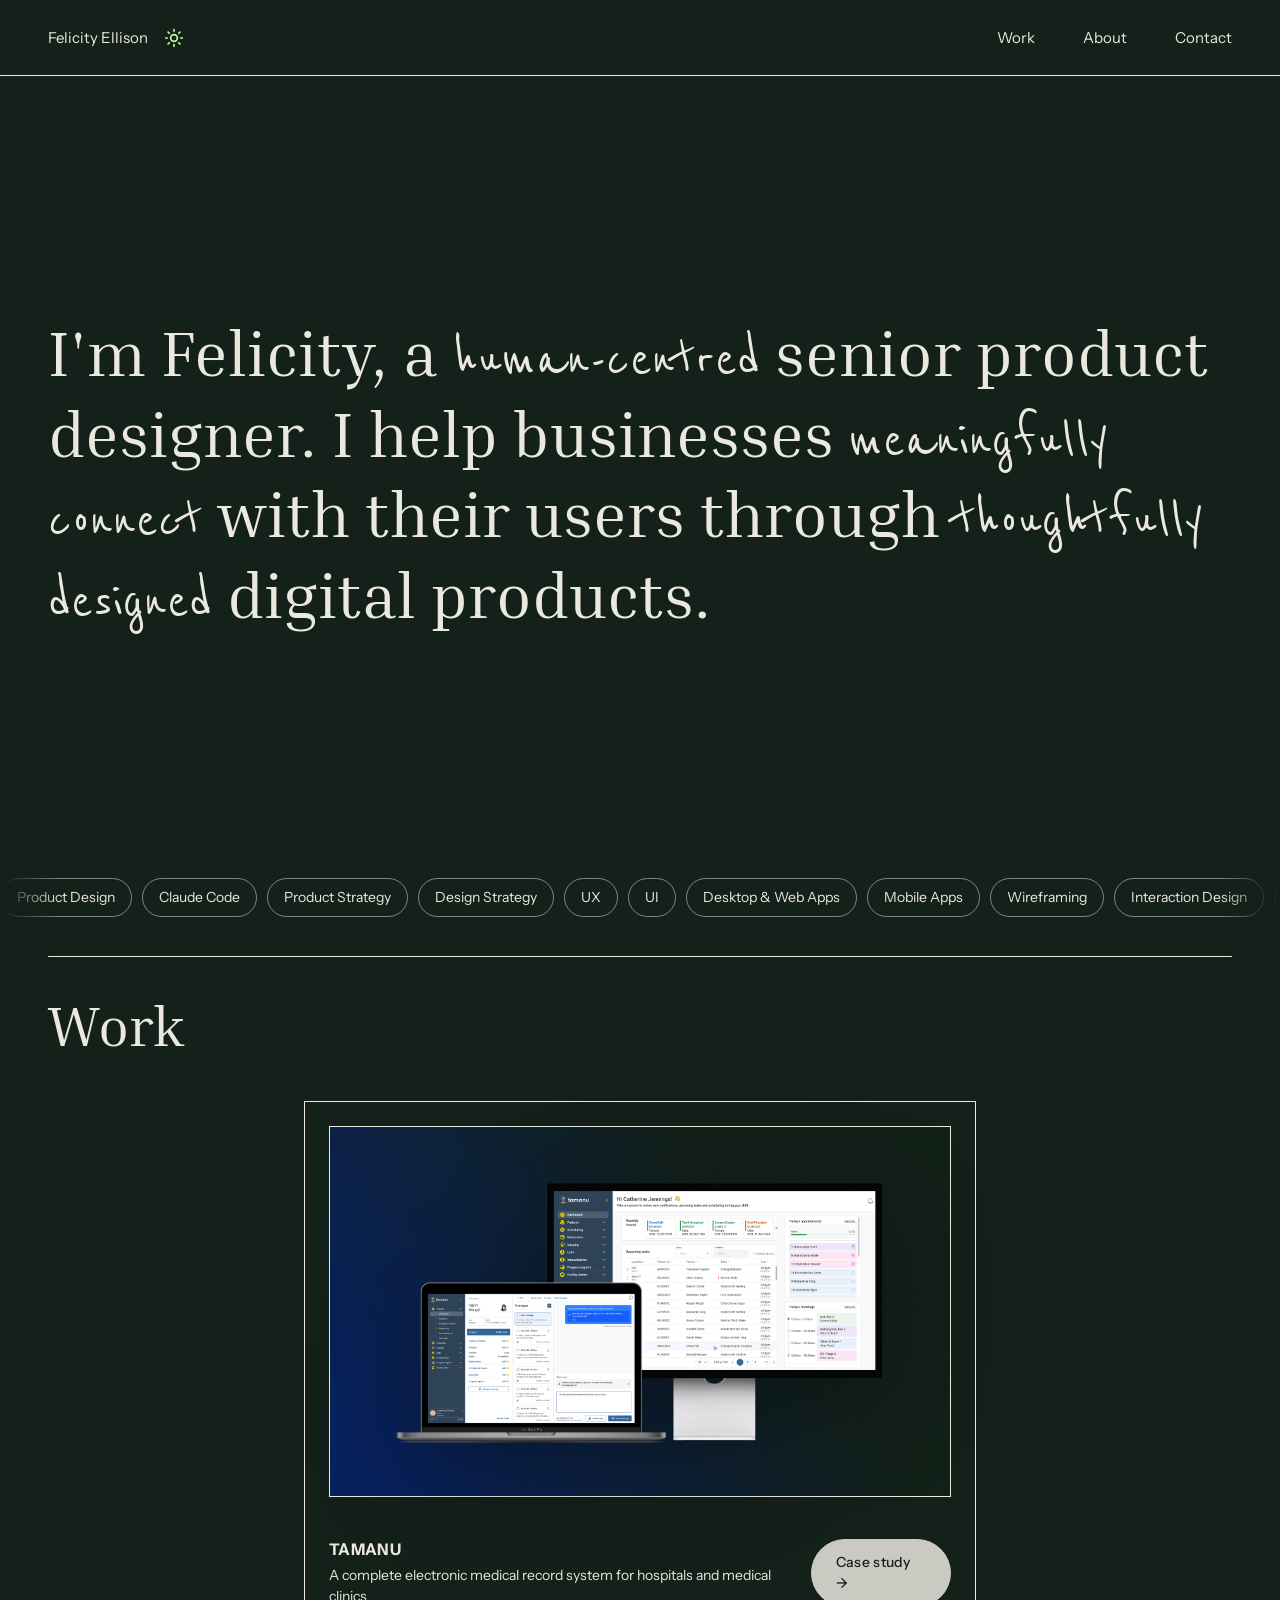
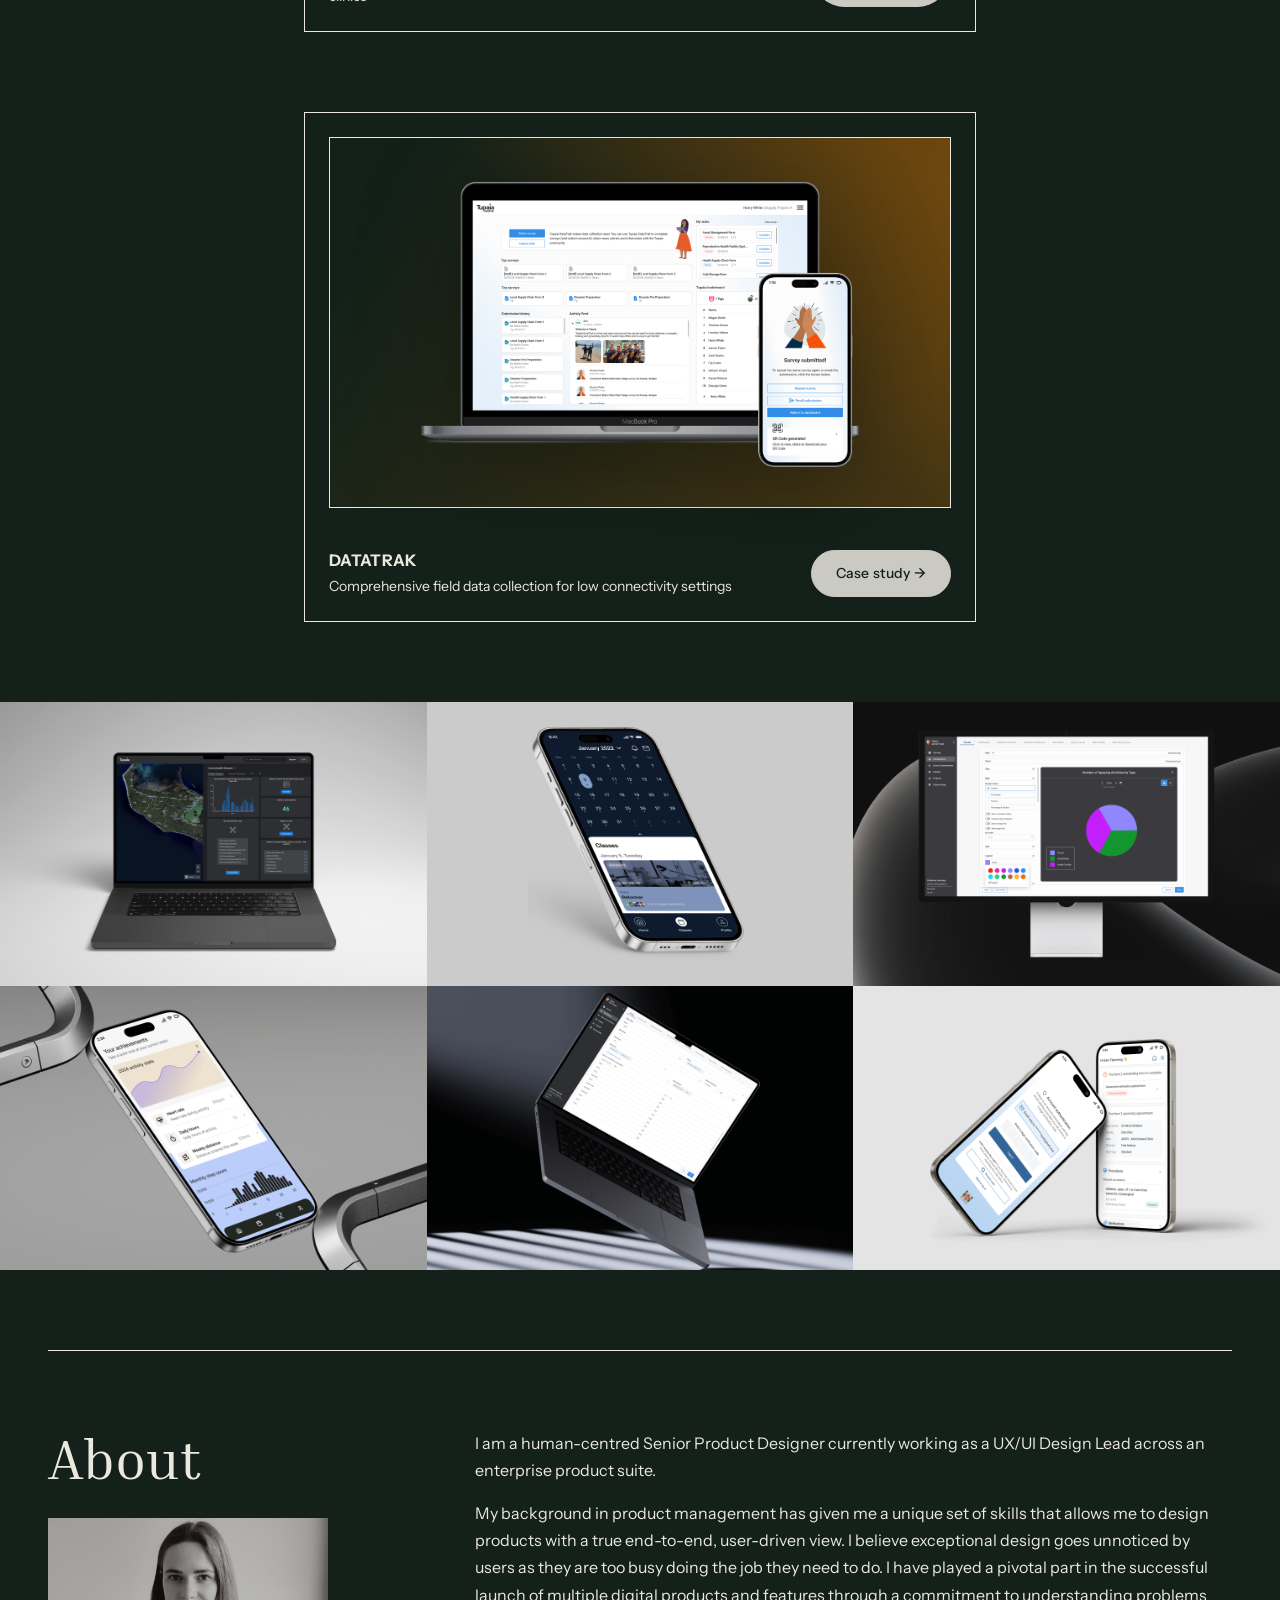
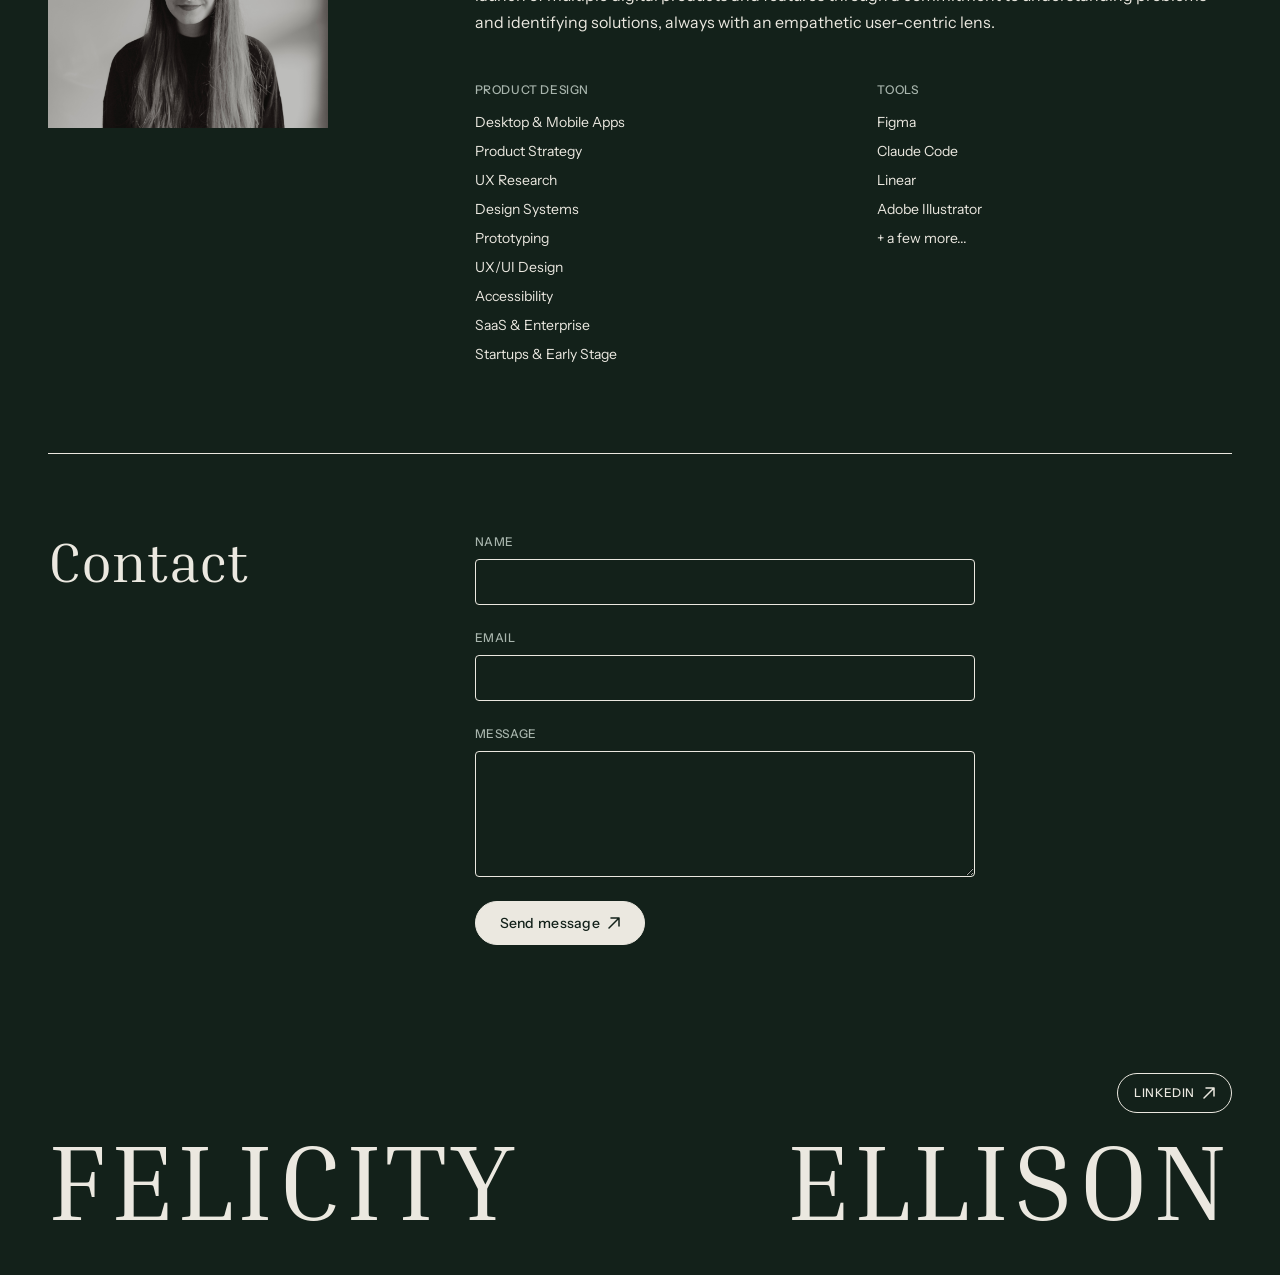
==== index.html @ 7d0de837 "Add files via upload" ====
<!DOCTYPE html>
<html lang="en">
<head>
    <meta charset="UTF-8">
    <meta name="viewport" content="width=device-width, initial-scale=1.0">
    <title>Felicity Ellison - Senior Product Designer</title>
    <link rel="icon" href="assets/Favicon.svg" type="image/svg+xml">
    <link rel="preconnect" href="https://fonts.googleapis.com">
    <link rel="preconnect" href="https://fonts.gstatic.com" crossorigin>
    <link href="https://fonts.googleapis.com/css2?family=Instrument+Sans:wght@400;500;600;700&family=Inria+Serif:ital,wght@0,300;0,400;0,700;1,300;1,400;1,700&family=Caveat:wght@400;500;600;700&family=Reenie+Beanie&display=swap" rel="stylesheet">
    <link rel="stylesheet" href="styles4.css">
</head>
<body>
    <header class="header">
        <div class="header-left">
            <a href="#" class="logo">Felicity Ellison</a>
            <button class="theme-toggle" aria-label="Toggle dark mode">
                <svg class="icon-sun" width="20" height="20" viewBox="0 0 24 24" fill="none" stroke="currentColor" stroke-width="2" stroke-linecap="round" stroke-linejoin="round" xmlns="http://www.w3.org/2000/svg">
                    <circle cx="12" cy="12" r="4"></circle>
                    <path d="M12 2v2"></path>
                    <path d="M12 20v2"></path>
                    <path d="m4.93 4.93 1.41 1.41"></path>
                    <path d="m17.66 17.66 1.41 1.41"></path>
                    <path d="M2 12h2"></path>
                    <path d="M20 12h2"></path>
                    <path d="m6.34 17.66-1.41 1.41"></path>
                    <path d="m19.07 4.93-1.41 1.41"></path>
                </svg>
                <svg class="icon-moon" width="20" height="20" viewBox="0 0 24 24" fill="none" stroke="currentColor" stroke-width="2" stroke-linecap="round" stroke-linejoin="round" xmlns="http://www.w3.org/2000/svg">
                    <path d="M21 12.79A9 9 0 1 1 11.21 3 7 7 0 0 0 21 12.79z"></path>
                </svg>
            </button>
        </div>
        <nav class="nav">
            <a href="#work">Work</a>
            <a href="#about">About</a>
            <a href="#contact">Contact</a>
        </nav>
        <button class="mobile-menu-btn" aria-label="Toggle menu">
            <span></span>
            <span></span>
            <span></span>
        </button>
    </header>

    <main>
        <section class="hero">
            <h1 class="hero-headline">
                I'm Felicity, a <span class="handwritten">human-centred</span> senior product designer. I help businesses <span class="handwritten">meaningfully connect</span> with their users through <span class="handwritten">thoughtfully designed</span> digital products.
            </h1>
            <div class="skills-banner-wrapper">
                <div class="skills-tags">
                    <span class="skill-tag">Product Design</span>
                    <span class="skill-tag">Claude Code</span>
                    <span class="skill-tag">Product Strategy</span>
                    <span class="skill-tag">Design Strategy</span>
                    <span class="skill-tag">UX</span>
                    <span class="skill-tag">UI</span>
                    <span class="skill-tag">Desktop & Web Apps</span>
                    <span class="skill-tag">Mobile Apps</span>
                    <span class="skill-tag">Wireframing</span>
                    <span class="skill-tag">Interaction Design</span>
                    <span class="skill-tag">Product Design</span>
                    <span class="skill-tag">Claude Code</span>
                    <span class="skill-tag">Product Strategy</span>
                    <span class="skill-tag">Design Strategy</span>
                    <span class="skill-tag">UX</span>
                    <span class="skill-tag">UI</span>
                    <span class="skill-tag">Desktop & Web Apps</span>
                    <span class="skill-tag">Mobile Apps</span>
                    <span class="skill-tag">Wireframing</span>
                    <span class="skill-tag">Interaction Design</span>
                    <span class="skill-tag">Product Design</span>
                    <span class="skill-tag">Claude Code</span>
                    <span class="skill-tag">Product Strategy</span>
                    <span class="skill-tag">Design Strategy</span>
                    <span class="skill-tag">UX</span>
                    <span class="skill-tag">UI</span>
                    <span class="skill-tag">Desktop & Web Apps</span>
                    <span class="skill-tag">Mobile Apps</span>
                    <span class="skill-tag">Wireframing</span>
                    <span class="skill-tag">Interaction Design</span>
                    <span class="skill-tag">Product Design</span>
                    <span class="skill-tag">Claude Code</span>
                    <span class="skill-tag">Product Strategy</span>
                    <span class="skill-tag">Design Strategy</span>
                    <span class="skill-tag">UX</span>
                    <span class="skill-tag">UI</span>
                    <span class="skill-tag">Desktop & Web Apps</span>
                    <span class="skill-tag">Mobile Apps</span>
                    <span class="skill-tag">Wireframing</span>
                    <span class="skill-tag">Interaction Design</span>
                </div>
            </div>
        </section>

        <section id="work" class="work">
            <h2 class="section-title">Work</h2>

            <article class="project-card tamanu">
                <div class="project-card-content">
                    <div class="project-card-mockups">
                        <div class="project-card-mockups-inner bg-dark" style="background-image: url('assets/tamanu/tamanu_background.png');">
                            <img src="assets/tamanu/frames/dashboard_and_messaging.png" alt="Tamanu Dashboard and Messaging" class="mockup-desktop">
                        </div>
                        <div class="project-card-mockups-inner bg-light" style="background-image: url('assets/tamanu/tamanu_background_light.png');">
                            <img src="assets/tamanu/frames/dashboard_and_messaging.png" alt="Tamanu Dashboard and Messaging" class="mockup-desktop">
                        </div>
                    </div>
                    <div class="project-card-footer">
                        <div class="project-card-footer-left">
                            <h3 class="project-title">TAMANU</h3>
                            <p class="project-subtitle">A complete electronic medical record system for hospitals and medical clinics</p>
                        </div>
                        <a href="case-study-tamanu.html" class="case-study-link">Case study →</a>
                    </div>
                </div>
            </article>

            <article class="project-card datatrak">
                <div class="project-card-content">
                    <div class="project-card-mockups">
                        <div class="project-card-mockups-inner bg-dark" style="background-image: url('assets/datatrak/datatrak_background_v2.png');">
                            <img src="assets/datatrak/frames/desktop_and_mobile.png" alt="DataTrak Desktop and Mobile" class="mockup-devices">
                        </div>
                        <div class="project-card-mockups-inner bg-light" style="background-image: url('assets/datatrak/datatrak_background_light.png');">
                            <img src="assets/datatrak/frames/desktop_and_mobile.png" alt="DataTrak Desktop and Mobile" class="mockup-devices">
                        </div>
                    </div>
                    <div class="project-card-footer">
                        <div class="project-card-footer-left">
                            <h3 class="project-title">DATATRAK</h3>
                            <p class="project-subtitle">Comprehensive field data collection for low connectivity settings</p>
                        </div>
                        <a href="case-study-datatrak.html" class="case-study-link">Case study →</a>
                    </div>
                </div>
            </article>

            <div class="additional-work-grid">
                <img src="assets/other/tupaia_dashboard_frame.png" alt="Tupaia Dashboard">
                <img src="assets/other/classes.png" alt="Classes App">
                <img src="assets/other/Admin panel.png" alt="Admin Panel">
                <img src="assets/other/activity_app.png" alt="Activity App">
                <img src="assets/other/admin_panel2.png" alt="Admin Panel Charts">
                <img src="assets/other/Patient_portal.png" alt="Patient Portal">
            </div>

        </section>

        <section id="about" class="about">
            <div class="about-left">
                <h2 class="section-title">About</h2>
                <img src="assets/profile.jpeg" alt="Felicity Ellison" class="about-photo">
            </div>
            <div class="about-content">
                <div class="about-bio">
                    <p>I am a human-centred Senior Product Designer currently working as a UX/UI Design Lead across an enterprise product suite.</p>
                    <p>My background in product management has given me a unique set of skills that allows me to design products with a true end-to-end, user-driven view. I believe exceptional design goes unnoticed by users as they are too busy doing the job they need to do. I have played a pivotal part in the successful launch of multiple digital products and features through a commitment to understanding problems and identifying solutions, always with an empathetic user-centric lens.</p>
                </div>
                <div class="about-grid">
                <div class="about-column">
                    <h3>Product Design</h3>
                    <ul>
                        <li>Desktop & Mobile Apps</li>
                        <li>Product Strategy</li>
                        <li>UX Research</li>
                        <li>Design Systems</li>
                        <li>Prototyping</li>
                        <li>UX/UI Design</li>
                        <li>Accessibility</li>
                        <li>SaaS & Enterprise</li>
                        <li>Startups & Early Stage</li>
                    </ul>
                </div>
                <div class="about-column">
                    <h3>Tools</h3>
                    <ul>
                        <li>Figma</li>
                        <li>Claude Code</li>
                        <li>Linear</li>
                        <li>Adobe Illustrator</li>
                        <li>+ a few more...</li>
                    </ul>
                </div>
                </div>
            </div>
        </section>

    </main>

    <footer id="contact" class="footer">
        <div class="footer-content">
            <div class="contact-section">
                <h2 class="section-title">Contact</h2>
                <div class="contact-form-wrapper">
                    <form class="contact-form" id="contactForm" action="https://formspree.io/f/mlgpjqlb" method="POST">
                        <div class="form-group">
                            <label for="name">Name</label>
                            <input type="text" id="name" name="name" required>
                        </div>
                        <div class="form-group">
                            <label for="email">Email</label>
                            <input type="email" id="email" name="email" required>
                        </div>
                        <div class="form-group">
                            <label for="message">Message</label>
                            <textarea id="message" name="message" rows="5" required></textarea>
                        </div>
                        <button type="submit" class="submit-btn">
                            Send message
                            <svg width="12" height="12" viewBox="0 0 12 12" fill="none" xmlns="http://www.w3.org/2000/svg">
                                <path d="M1 11L11 1M11 1H3M11 1V9" stroke="currentColor" stroke-width="1.5" stroke-linecap="round" stroke-linejoin="round"/>
                            </svg>
                        </button>
                    </form>
                    <div class="form-success" id="formSuccess">
                        <p>Thanks for reaching out! I'll get back to you soon.</p>
                    </div>
                </div>
            </div>
            <div class="footer-name-wrapper">
                <a href="https://www.linkedin.com/in/felicity-ellison-42785330/" target="_blank" rel="noopener" class="linkedin-btn">
                    LINKEDIN
                    <svg width="12" height="12" viewBox="0 0 12 12" fill="none" xmlns="http://www.w3.org/2000/svg">
                        <path d="M1 11L11 1M11 1H3M11 1V9" stroke="currentColor" stroke-width="1.5" stroke-linecap="round" stroke-linejoin="round"/>
                    </svg>
                </a>
                <svg class="footer-name-svg" viewBox="0 0 1000 100" preserveAspectRatio="none">
                    <text x="0" y="80" font-family="Inria Serif, Georgia, serif" font-size="90" font-weight="400" letter-spacing="4" fill="#EBE8E0">FELICITY</text>
                    <text x="1000" y="80" font-family="Inria Serif, Georgia, serif" font-size="90" font-weight="400" letter-spacing="4" fill="#EBE8E0" text-anchor="end">ELLISON</text>
                </svg>
            </div>
        </div>
    </footer>

    <script>
        // Mobile menu toggle
        const menuBtn = document.querySelector('.mobile-menu-btn');
        const nav = document.querySelector('.nav');

        menuBtn.addEventListener('click', () => {
            nav.classList.toggle('active');
            menuBtn.classList.toggle('active');
        });

        // Theme toggle (dark/light mode)
        const themeToggle = document.querySelector('.theme-toggle');

        themeToggle.addEventListener('click', () => {
            document.body.classList.toggle('light-mode');

            // Save preference to localStorage
            const isLightMode = document.body.classList.contains('light-mode');
            localStorage.setItem('theme', isLightMode ? 'light' : 'dark');
        });

        // Check for saved theme preference on load (default is dark mode)
        const savedTheme = localStorage.getItem('theme');
        if (savedTheme === 'light') {
            document.body.classList.add('light-mode');
        } else {
            document.body.classList.remove('light-mode');
        }

        // Hide header on scroll down, show on scroll up
        const header = document.querySelector('.header');
        let lastScroll = 0;

        window.addEventListener('scroll', () => {
            const currentScroll = window.pageYOffset;

            if (currentScroll <= 0) {
                header.classList.remove('header-hidden');
                return;
            }

            if (currentScroll > lastScroll) {
                header.classList.add('header-hidden');
            } else {
                header.classList.remove('header-hidden');
            }

            lastScroll = currentScroll;
        });

        // Scroll reveal animations
        const observerOptions = {
            threshold: 0.1,
            rootMargin: '0px 0px -50px 0px'
        };

        const observer = new IntersectionObserver((entries) => {
            entries.forEach(entry => {
                if (entry.isIntersecting) {
                    entry.target.classList.add('visible');
                }
            });
        }, observerOptions);

        document.querySelectorAll('.about, .experience, .education, .contact-section, .footer-name-wrapper').forEach(el => {
            observer.observe(el);
        });

        // Contact form handling
        const contactForm = document.getElementById('contactForm');
        const formSuccess = document.getElementById('formSuccess');

        contactForm.addEventListener('submit', (e) => {
            e.preventDefault();

            fetch(contactForm.action, {
                method: 'POST',
                body: new FormData(contactForm),
                headers: {
                    'Accept': 'application/json'
                }
            }).then(response => {
                if (response.ok) {
                    contactForm.style.display = 'none';
                    formSuccess.style.display = 'block';
                    contactForm.reset();
                }
            });
        });
    </script>
</body>
</html>
---- styles4.css ----
/* Reset and base styles */
*, *::before, *::after {
    margin: 0;
    padding: 0;
    box-sizing: border-box;
}

:root {
    --bg-color: #13211A;
    --bg-light: #EBE8E0;
    --text-color: #EBE8E0;
    --text-dark: #1a1a1a;
    --text-secondary: #a8b5ad;
    --dark-bg: #1a1a1a;
    --accent-green: #8fb573;
    --tan-bg: #C4A77D;
    --olive-bg: #C6E52B;
    --beige-bg: #B5C4C1;
}

/* Light mode */
.light-mode {
    --bg-color: #EBE8E0;
    --text-color: #13211A;
    --text-secondary: #4a5a50;
}

.light-mode .theme-toggle {
    color: #13211A;
}

.light-mode .project-card {
    background-color: #EBE8E0;
}

.light-mode .project-card.tamanu .project-card-footer,
.light-mode .project-card.datatrak .project-card-footer,
.light-mode .project-card.tupaia .project-card-footer {
    background-color: transparent;
}

.light-mode .project-card.tamanu .project-title,
.light-mode .project-card.datatrak .project-title,
.light-mode .project-card.tupaia .project-title,
.light-mode .project-card.tamanu .project-subtitle,
.light-mode .project-card.datatrak .project-subtitle,
.light-mode .project-card.tupaia .project-subtitle {
    color: #13211A;
    background-color: transparent;
}

.light-mode .project-card.tamanu .case-study-link,
.light-mode .project-card.datatrak .case-study-link,
.light-mode .project-card.tupaia .case-study-link {
    color: #EBE8E0;
    background-color: #13211A;
    border-color: #13211A;
}

.light-mode .project-card.tamanu .case-study-link:hover,
.light-mode .project-card.datatrak .case-study-link:hover,
.light-mode .project-card.tupaia .case-study-link:hover {
    background-color: transparent;
    color: #13211A;
}

.light-mode .project-card.tamanu,
.light-mode .project-card.datatrak {
    border-color: #13211A;
}

/* Project card background dark/light mode switching */
.project-card .project-card-mockups-inner.bg-dark {
    display: flex;
}

.project-card .project-card-mockups-inner.bg-light {
    display: none !important;
}

.light-mode .project-card .project-card-mockups-inner.bg-dark {
    display: none !important;
}

.light-mode .project-card .project-card-mockups-inner.bg-light {
    display: flex !important;
}

.light-mode .skill-tag {
    border-color: rgba(19, 33, 26, 0.5);
}

.light-mode .skills-banner-wrapper::before {
    background: linear-gradient(to right, var(--bg-color), transparent);
}

.light-mode .skills-banner-wrapper::after {
    background: linear-gradient(to left, var(--bg-color), transparent);
}

.light-mode .footer-name-svg text {
    fill: #13211A;
}

.light-mode .header::after,
.light-mode .hero::after,
.light-mode .about::before,
.light-mode .experience::before,
.light-mode .education::before,
.light-mode .footer::before {
    background-color: #13211A;
}

.light-mode .experience-item,
.light-mode .education-item {
    border-bottom-color: rgba(19, 33, 26, 0.2);
}

html {
    scroll-behavior: smooth;
}

body {
    font-family: 'Instrument Sans', -apple-system, BlinkMacSystemFont, sans-serif;
    background-color: var(--bg-color);
    color: var(--text-color);
    line-height: 1.5;
    font-size: 16px;
}

/* Header */
.header {
    display: flex;
    justify-content: space-between;
    align-items: center;
    padding: 24px 48px;
    position: sticky;
    top: 0;
    background-color: var(--bg-color);
    z-index: 100;
    transition: transform 0.3s ease;
}

.header-hidden {
    transform: translateY(-100%);
}

.header::after {
    content: '';
    position: absolute;
    bottom: 0;
    left: 0;
    right: 0;
    height: 1px;
    background-color: #EBE8E0;
}

.header-left {
    display: flex;
    align-items: center;
    gap: 12px;
}

.theme-toggle {
    background: none;
    border: none;
    cursor: pointer;
    color: #C0FA9B;
    padding: 4px;
    display: flex;
    align-items: center;
    justify-content: center;
    transition: opacity 0.2s;
}

.theme-toggle:hover {
    opacity: 0.7;
}

/* Icon visibility */
.theme-toggle .icon-moon {
    display: none;
}

.light-mode .theme-toggle .icon-sun {
    display: none;
}

.light-mode .theme-toggle .icon-moon {
    display: block;
}

/* Section divider */
.section-divider {
    position: relative;
}

.section-divider::before {
    content: '';
    position: absolute;
    top: 0;
    left: 48px;
    right: 48px;
    height: 1px;
    background-color: var(--text-color);
}

.logo {
    font-family: 'Instrument Sans', -apple-system, BlinkMacSystemFont, sans-serif;
    font-size: 15px;
    font-weight: 400;
    letter-spacing: 0;
    text-decoration: none;
    color: var(--text-color);
}

.nav {
    display: flex;
    gap: 48px;
}

.nav a {
    text-decoration: none;
    color: var(--text-color);
    font-size: 15px;
    transition: opacity 0.2s;
}

.nav a:hover {
    opacity: 0.6;
}

.mobile-menu-btn {
    display: none;
    flex-direction: column;
    gap: 5px;
    background: none;
    border: none;
    cursor: pointer;
    padding: 8px;
}

.mobile-menu-btn span {
    display: block;
    width: 24px;
    height: 2px;
    background-color: var(--text-color);
    transition: transform 0.3s, opacity 0.3s;
}

/* Hero */
.hero {
    display: flex;
    flex-direction: column;
    gap: 240px;
    padding: 240px 48px 0;
    min-height: auto;
    position: relative;
}

.hero::after {
    content: '';
    position: absolute;
    bottom: 0;
    left: 48px;
    right: 48px;
    height: 1px;
    background-color: #EBE8E0;
}

.hero-headline {
    font-family: 'Inria Serif', Georgia, serif;
    font-size: clamp(32px, 5.5vw, 64px);
    font-weight: 400;
    line-height: 1.15;
    color: var(--text-color);
    width: 100%;
}

.hero-headline .script {
    font-family: 'Inria Serif', Georgia, serif;
    font-style: italic;
}

.hero-headline .handwritten {
    font-family: 'Reenie Beanie', cursive;
    font-weight: 400;
}

/* Skills banner */
.skills-banner-wrapper {
    width: 100vw;
    margin-left: calc(-48px);
    overflow: hidden;
    position: relative;
    padding-bottom: 40px;
}

.skills-banner-wrapper::before,
.skills-banner-wrapper::after {
    content: '';
    position: absolute;
    top: 0;
    bottom: 0;
    width: 60px;
    z-index: 2;
    pointer-events: none;
}

.skills-banner-wrapper::before {
    left: 0;
    background: linear-gradient(to right, var(--bg-color), transparent);
}

.skills-banner-wrapper::after {
    right: 0;
    background: linear-gradient(to left, var(--bg-color), transparent);
}

.skills-tags {
    display: flex;
    gap: 10px;
    animation: scrollBanner 25s linear infinite;
    width: max-content;
}

@keyframes scrollBanner {
    0% {
        transform: translateX(0);
    }
    100% {
        transform: translateX(-25%);
    }
}

.skill-tag {
    display: inline-block;
    padding: 8px 16px;
    border: 1px solid rgba(235, 232, 224, 0.5);
    border-radius: 50px;
    font-size: 14px;
    color: var(--text-color);
    background: transparent;
    white-space: nowrap;
    flex-shrink: 0;
    pointer-events: none;
}

.hero-image {
    display: none;
}

.hero-content {
    text-align: left;
}

.profile-photo {
    width: 280px;
    height: 280px;
    border-radius: 50%;
    object-fit: cover;
    background-color: #ddd;
}

.profile-photo-placeholder {
    width: 280px;
    height: 280px;
    border-radius: 50%;
    background-color: #ccc;
    background-image: url('assets/profile.jpg');
    background-size: cover;
    background-position: center;
}

/* Section titles */
.section-title {
    font-family: 'Inria Serif', Georgia, serif;
    font-size: clamp(36px, 5vw, 56px);
    font-weight: 400;
    margin-bottom: 48px;
    line-height: 1;
    color: var(--text-color);
}

/* Remove margin when title is in grid layout sections */
.about .section-title,
.experience .section-title,
.education .section-title {
    margin-bottom: 0;
}

.section-title-small {
    font-size: 14px;
    font-weight: 400;
    margin-bottom: 32px;
    color: var(--text-color);
}

/* Work section */
.work {
    padding: 40px 48px 80px;
    position: relative;
}

.work::before {
    display: none;
}

/* New project card styles */
.project-card {
    position: relative;
    border-radius: 8px;
    overflow: hidden;
    margin-bottom: 24px;
    width: 100%;
    aspect-ratio: 1048 / 700;
    background-color: #13211A;
}

.project-card.tamanu {
    overflow: visible;
    margin-bottom: 80px;
    max-width: none;
    width: calc(75vw - 288px);
    margin-left: calc(12.5vw + 96px);
    margin-right: calc(12.5vw + 96px);
    aspect-ratio: auto;
    border-radius: 0;
    display: flex;
    flex-direction: column;
    border: 1px solid #EBE8E0;
}

.project-card.tamanu .project-card-bg {
    border-radius: 0;
    bottom: auto;
    height: 100%;
}

.project-card-bg {
    position: absolute;
    top: 0;
    left: 0;
    right: 0;
    bottom: 0;
    background-size: cover;
    background-position: center;
    z-index: 1;
}

.project-card-content {
    position: relative;
    z-index: 2;
    display: flex;
    justify-content: space-between;
    height: 100%;
}

/* Tamanu card specific styles */
.project-card.tamanu .project-card-content {
    position: relative;
    display: flex;
    flex-direction: column;
    height: auto;
    padding: 0;
}

.project-card.tamanu .project-card-mockups {
    position: relative;
    aspect-ratio: 16 / 10;
    display: flex;
    align-items: center;
    justify-content: center;
    padding: 24px;
}

.project-card.tamanu .project-card-mockups-inner {
    width: 100%;
    height: 100%;
    display: flex;
    align-items: center;
    justify-content: center;
    border: 1px solid #EBE8E0;
    padding: 0;
    background-size: cover;
    background-position: center;
}

.light-mode .project-card.tamanu .project-card-mockups-inner {
    border-color: #13211A;
}

.project-card.tamanu .mockup-desktop {
    width: 80%;
    max-width: 848px;
    height: auto;
    filter: drop-shadow(0 25px 50px rgba(0,0,0,0.3));
}

.project-card.tamanu .project-card-footer {
    display: flex;
    justify-content: space-between;
    align-items: flex-end;
    padding: 16px 24px 24px 24px;
    background-color: #13211A;
}

.project-card.tamanu .project-card-footer-left {
    display: flex;
    flex-direction: column;
    gap: 4px;
}

.project-card.tamanu .project-title {
    font-family: 'Instrument Sans', -apple-system, BlinkMacSystemFont, sans-serif;
    font-size: 16px;
    font-weight: 700;
    letter-spacing: 0.02em;
    color: #EBE8E0;
    margin: 0;
}

.project-card.tamanu .project-subtitle {
    font-family: 'Instrument Sans', -apple-system, BlinkMacSystemFont, sans-serif;
    font-size: 14px;
    font-weight: 400;
    color: #EBE8E0;
    margin: 0;
}

.project-card.tamanu .case-study-link {
    display: inline-flex;
    align-items: center;
    gap: 8px;
    padding: 12px 24px;
    border: 1px solid #EBE8E0;
    border-radius: 50px;
    font-size: 14px;
    color: #13211A;
    background-color: #EBE8E0;
    text-decoration: none;
    font-weight: 500;
    letter-spacing: 0.02em;
    transition: background-color 0.2s, color 0.2s;
}

.project-card.tamanu .case-study-link:hover {
    background-color: transparent;
    color: #EBE8E0;
}

/* DataTrak card specific styles */
.project-card.datatrak {
    overflow: visible;
    margin-bottom: 80px;
    max-width: none;
    width: calc(75vw - 288px);
    margin-left: calc(12.5vw + 96px);
    margin-right: calc(12.5vw + 96px);
    aspect-ratio: auto;
    border-radius: 0;
    display: flex;
    flex-direction: column;
    border: 1px solid #EBE8E0;
}

.project-card.datatrak .project-card-bg {
    border-radius: 0;
    bottom: auto;
    height: 100%;
}

.project-card.datatrak .project-card-content {
    position: relative;
    display: flex;
    flex-direction: column;
    height: auto;
    padding: 0;
}

.project-card.datatrak .project-card-mockups {
    position: relative;
    aspect-ratio: 16 / 10;
    display: flex;
    align-items: center;
    justify-content: center;
    padding: 24px;
}

.project-card.datatrak .project-card-mockups-inner {
    width: 100%;
    height: 100%;
    display: flex;
    align-items: center;
    justify-content: center;
    border: 1px solid #EBE8E0;
    padding: 0;
    background-size: cover;
    background-position: center;
}

.light-mode .project-card.datatrak .project-card-mockups-inner {
    border-color: #13211A;
}

.project-card.datatrak .mockup-devices {
    width: 73%;
    max-width: 765px;
    height: auto;
    filter: drop-shadow(0 25px 50px rgba(0,0,0,0.3));
}

.project-card.datatrak .project-card-footer {
    display: flex;
    justify-content: space-between;
    align-items: flex-end;
    padding: 16px 24px 24px 24px;
    background-color: #13211A;
}

.project-card.datatrak .project-card-footer-left {
    display: flex;
    flex-direction: column;
    gap: 4px;
}

.project-card.datatrak .project-title {
    font-family: 'Instrument Sans', -apple-system, BlinkMacSystemFont, sans-serif;
    font-size: 16px;
    font-weight: 700;
    letter-spacing: 0.02em;
    color: #EBE8E0;
    margin: 0;
}

.project-card.datatrak .project-subtitle {
    font-family: 'Instrument Sans', -apple-system, BlinkMacSystemFont, sans-serif;
    font-size: 14px;
    font-weight: 400;
    color: #EBE8E0;
    margin: 0;
}

.project-card.datatrak .case-study-link {
    display: inline-flex;
    align-items: center;
    gap: 8px;
    padding: 12px 24px;
    border: 1px solid #EBE8E0;
    border-radius: 50px;
    font-size: 14px;
    color: #13211A;
    background-color: #EBE8E0;
    text-decoration: none;
    font-weight: 500;
    letter-spacing: 0.02em;
    transition: background-color 0.2s, color 0.2s;
}

.project-card.datatrak .case-study-link:hover {
    background-color: transparent;
    color: #EBE8E0;
}

/* Tupaia card specific styles */
.project-card.tupaia {
    overflow: visible;
    margin-bottom: 80px;
    max-width: none;
    width: calc(75vw - 288px);
    margin-left: calc(12.5vw + 96px);
    margin-right: calc(12.5vw + 96px);
    aspect-ratio: auto;
    border-radius: 0;
    display: flex;
    flex-direction: column;
}

.project-card.tupaia .project-card-bg {
    border-radius: 0;
    bottom: auto;
    height: 100%;
}

.project-card.tupaia .project-card-content {
    position: relative;
    display: flex;
    flex-direction: column;
    height: auto;
    padding: 0;
}

.project-card.tupaia .project-card-mockups {
    position: relative;
    aspect-ratio: 16 / 10;
    display: flex;
    align-items: center;
    justify-content: center;
    padding: 60px;
}

.project-card.tupaia .mockup-laptop {
    width: 95%;
    max-width: 950px;
    height: auto;
    filter: drop-shadow(0 25px 50px rgba(0,0,0,0.3));
}

.project-card.tupaia .project-card-footer {
    display: flex;
    justify-content: space-between;
    align-items: flex-end;
    padding: 16px 0 32px 0;
    background-color: #13211A;
}

.project-card.tupaia .project-card-footer-left {
    display: flex;
    flex-direction: column;
    gap: 4px;
}

.project-card.tupaia .project-title {
    font-family: 'Instrument Sans', -apple-system, BlinkMacSystemFont, sans-serif;
    font-size: 16px;
    font-weight: 700;
    letter-spacing: 0.02em;
    color: #EBE8E0;
    margin: 0;
}

.project-card.tupaia .project-subtitle {
    font-family: 'Instrument Sans', -apple-system, BlinkMacSystemFont, sans-serif;
    font-size: 14px;
    font-weight: 400;
    color: #EBE8E0;
    margin: 0;
}

.project-card.tupaia .case-study-link {
    display: inline-flex;
    align-items: center;
    gap: 8px;
    padding: 10px 20px;
    border: 1px solid #EBE8E0;
    border-radius: 50px;
    font-size: 12px;
    color: #EBE8E0;
    text-decoration: none;
    font-weight: 500;
    letter-spacing: 0.05em;
    transition: background-color 0.2s, color 0.2s;
}

.project-card.tupaia .case-study-link:hover {
    background-color: #EBE8E0;
    color: #13211A;
}

/* Default styles for other cards (will be overridden) */
.project-card-info {
    display: flex;
    flex-direction: column;
    gap: 50px;
    padding: 150px 0 285px 80px;
}

.project-logo {
    height: 52px;
    width: auto;
    object-fit: contain;
    object-position: left;
    align-self: flex-start;
}

.project-heading {
    font-family: 'Instrument Sans', -apple-system, BlinkMacSystemFont, sans-serif;
    font-size: 43px;
    font-weight: 600;
    line-height: 1.1;
    letter-spacing: 0;
    color: white;
}

.project-heading.italic {
    font-style: italic;
}

.project-card .case-study-link {
    font-size: 14px;
    color: white;
    text-decoration: none;
    font-weight: 400;
    opacity: 0.85;
}

.project-card .case-study-link:hover {
    opacity: 1;
    text-decoration: underline;
}

.project-card-mockups {
    position: absolute;
    right: 0;
    bottom: 0;
    display: flex;
    align-items: flex-end;
}

.mockup-desktop {
    width: 100%;
    height: auto;
    object-fit: contain;
    filter: drop-shadow(0 25px 50px rgba(0,0,0,0.3));
}

.mockup-laptop {
    width: 100%;
    height: auto;
    object-fit: contain;
    filter: drop-shadow(0 25px 50px rgba(0,0,0,0.3));
}

/* Additional Work Grid */
.additional-work-grid {
    display: grid;
    grid-template-columns: repeat(3, 1fr);
    width: 100vw;
    margin-left: calc(-48px);
    gap: 0;
}

.additional-work-grid img {
    width: 100%;
    height: 100%;
    object-fit: cover;
    display: block;
}

/* About section */
.about {
    padding: 80px 48px;
    display: grid;
    grid-template-columns: 1fr 2fr;
    gap: 48px;
    position: relative;
    align-items: start;
    background-color: var(--bg-color);
    color: var(--text-color);
}

.about::before {
    content: '';
    position: absolute;
    top: 0;
    left: 48px;
    right: 48px;
    height: 1px;
    background-color: #EBE8E0;
}

.about .section-title {
    color: var(--text-color);
    margin-bottom: 0;
}

.about-left {
    display: flex;
    flex-direction: column;
    gap: 32px;
}

.about-photo {
    max-width: 280px;
}

.about-content {
    display: flex;
    flex-direction: column;
    gap: 48px;
}

.about-bio {
    display: flex;
    flex-direction: column;
    gap: 16px;
}

.about-bio p {
    font-size: 16px;
    line-height: 1.7;
    color: var(--text-color);
}

.about-grid {
    display: grid;
    grid-template-columns: 1fr 1fr;
    gap: 48px;
}

.about-column h3 {
    font-size: 12px;
    text-transform: uppercase;
    letter-spacing: 0.05em;
    color: var(--text-secondary);
    margin-bottom: 16px;
    font-weight: 500;
    line-height: 1;
}

.about-column ul {
    list-style: none;
}

.about-column li {
    font-size: 14px;
    margin-bottom: 8px;
    color: var(--text-color);
}

/* Experience section */
.experience {
    padding: 80px 48px;
    display: grid;
    grid-template-columns: 1fr 2fr;
    gap: 48px;
    position: relative;
    align-items: start;
    background-color: var(--bg-color);
    color: var(--text-color);
}

.experience::before {
    content: '';
    position: absolute;
    top: 0;
    left: 48px;
    right: 48px;
    height: 1px;
    background-color: #EBE8E0;
}

.experience .section-title {
    color: var(--text-color);
    margin-bottom: 0;
}

.experience-list {
    display: flex;
    flex-direction: column;
}

.experience-item {
    display: flex;
    justify-content: space-between;
    align-items: center;
    padding: 24px 0;
    border-bottom: 1px solid rgba(235, 232, 224, 0.2);
}

.experience-item:first-child {
    padding-top: 0;
}

.experience-role h3 {
    font-size: 16px;
    font-weight: 500;
    margin-bottom: 4px;
    color: var(--text-color);
}

.experience-role .company {
    font-size: 14px;
    color: var(--text-secondary);
}

.experience-date {
    font-size: 14px;
    color: var(--text-secondary);
}

/* Education section */
.education {
    padding: 80px 48px;
    display: grid;
    grid-template-columns: 1fr 2fr;
    gap: 48px;
    position: relative;
    align-items: start;
    background-color: var(--bg-color);
    color: var(--text-color);
}

.education::before {
    content: '';
    position: absolute;
    top: 0;
    left: 48px;
    right: 48px;
    height: 1px;
    background-color: #EBE8E0;
}

.education .section-title {
    color: var(--text-color);
    margin-bottom: 0;
}

.education-list {
    display: flex;
    flex-direction: column;
}

.education-item {
    display: flex;
    justify-content: space-between;
    align-items: center;
    padding: 24px 0;
    border-bottom: 1px solid rgba(235, 232, 224, 0.2);
}

.education-item:first-child {
    padding-top: 0;
}

.education-info h3 {
    font-size: 16px;
    font-weight: 500;
    margin-bottom: 4px;
    color: var(--text-color);
}

.education-info .institution {
    font-size: 14px;
    color: var(--text-secondary);
}

.education-date {
    font-size: 14px;
    color: var(--text-secondary);
}

/* Contact Form */
.contact-section {
    display: grid;
    grid-template-columns: 1fr 2fr;
    gap: 48px;
    align-items: start;
    margin-bottom: 64px;
}

.contact-section .section-title {
    margin-bottom: 0;
    color: var(--text-color);
}

.contact-form-wrapper {
    max-width: 500px;
}

.contact-form {
    display: flex;
    flex-direction: column;
    gap: 24px;
}

.form-group {
    display: flex;
    flex-direction: column;
    gap: 8px;
}

.form-group label {
    font-size: 12px;
    text-transform: uppercase;
    letter-spacing: 0.05em;
    color: var(--text-secondary);
    font-weight: 500;
}

.form-group input,
.form-group textarea {
    font-family: 'Instrument Sans', -apple-system, BlinkMacSystemFont, sans-serif;
    font-size: 16px;
    padding: 12px 16px;
    border: 1px solid var(--text-color);
    border-radius: 4px;
    background-color: transparent;
    color: var(--text-color);
    transition: border-color 0.2s, box-shadow 0.2s;
}

.form-group input:focus,
.form-group textarea:focus {
    outline: none;
    border-color: #C0FA9B;
    box-shadow: none;
    background-color: transparent;
}

.light-mode .form-group input:focus,
.light-mode .form-group textarea:focus {
    border-color: #53896E;
}

.form-group textarea {
    resize: vertical;
    min-height: 120px;
}

.submit-btn {
    align-self: flex-start;
    display: inline-flex;
    align-items: center;
    gap: 8px;
    padding: 12px 24px;
    border: 1px solid var(--text-color);
    border-radius: 50px;
    background-color: var(--text-color);
    color: var(--bg-color);
    font-family: 'Instrument Sans', -apple-system, BlinkMacSystemFont, sans-serif;
    font-size: 14px;
    font-weight: 500;
    letter-spacing: 0.02em;
    cursor: pointer;
    transition: background-color 0.2s, color 0.2s, transform 0.2s;
}

.submit-btn:hover {
    background-color: transparent;
    color: var(--text-color);
}

.submit-btn svg {
    transition: transform 0.2s;
}

.submit-btn:hover svg {
    transform: translate(2px, -2px);
}

.form-success {
    display: none;
}

.form-success p {
    font-size: 16px;
    color: var(--text-color);
    font-weight: 700;
}

/* Footer */
.footer {
    padding: 80px 48px 32px;
    position: relative;
    background-color: var(--bg-color);
    color: var(--text-color);
}

.footer::before {
    content: '';
    position: absolute;
    top: 0;
    left: 48px;
    right: 48px;
    height: 1px;
    background-color: #EBE8E0;
}

.footer-content {
    display: flex;
    flex-direction: column;
    gap: 64px;
}

.footer-contact {
    display: grid;
    grid-template-columns: 1fr 2fr;
    gap: 48px;
    align-items: start;
}

.footer-contact-stack {
    display: flex;
    flex-direction: column;
    gap: 12px;
}

.footer-label {
    font-size: 14px;
    color: var(--text-secondary);
}

.footer-links {
    display: flex;
    flex-direction: column;
    gap: 4px;
}

.footer-links a {
    font-size: 16px;
    font-weight: 500;
    color: var(--text-color);
    text-decoration: none;
}

.footer-links a:hover {
    text-decoration: underline;
}

.footer-name-wrapper {
    display: flex;
    flex-direction: column;
    gap: 12px;
}

.linkedin-btn {
    align-self: flex-end;
    display: inline-flex;
    align-items: center;
    gap: 8px;
    padding: 10px 16px;
    border: 1px solid var(--text-color);
    border-radius: 50px;
    text-decoration: none;
    color: var(--text-color);
    font-size: 12px;
    font-weight: 500;
    letter-spacing: 0.05em;
    transition: background-color 0.2s, color 0.2s;
}

.linkedin-btn:hover {
    background-color: var(--text-color);
    color: var(--bg-color);
}

.linkedin-btn svg {
    transition: transform 0.2s;
}

.linkedin-btn:hover svg {
    transform: translate(2px, -2px);
}

.made-with {
    font-size: 14px;
    color: var(--text-secondary);
    text-align: right;
}

.footer-name-svg {
    width: 100%;
    height: auto;
}

/* Tablet styles */
@media (max-width: 1024px) {
    .header {
        padding: 20px 32px;
    }

    .hero {
        padding: 192px 32px 0;
        gap: 192px;
    }

    .hero::after {
        left: 32px;
        right: 32px;
    }

    .about::before,
    .experience::before,
    .education::before,
    .footer::before {
        left: 32px;
        right: 32px;
    }

    .hero-headline {
        font-size: clamp(28px, 4.5vw, 48px);
    }

    .skills-banner-wrapper {
        margin-left: calc(-32px);
    }

    .profile-photo {
        width: 200px;
        height: 200px;
    }

    .work,
    .about,
    .experience,
    .education,
    .footer {
        padding: 60px 32px;
    }

    .about,
    .experience,
    .education {
        grid-template-columns: 1fr;
        gap: 32px;
    }

    .contact-section {
        grid-template-columns: 1fr;
        gap: 32px;
    }

    .project-card:not(.tamanu):not(.datatrak):not(.tupaia) .project-card-content {
        padding: 48px;
        min-height: 420px;
    }

    .project-card:not(.tamanu):not(.datatrak):not(.tupaia) .project-heading {
        font-size: 36px;
    }

    .project-card:not(.tamanu):not(.datatrak):not(.tupaia) .project-card-info {
        max-width: 320px;
        padding-bottom: 48px;
    }

    .project-card:not(.tamanu):not(.datatrak):not(.tupaia) .project-logo {
        height: 36px;
    }

    /* Work cards tablet - consolidated styles */
    .project-card.tamanu,
    .project-card.datatrak,
    .project-card.tupaia {
        width: calc(100vw - 128px);
        margin-left: calc(64px - 32px);
        margin-right: calc(64px - 32px);
        margin-bottom: 60px;
    }

    .project-card.tamanu .project-card-mockups,
    .project-card.datatrak .project-card-mockups,
    .project-card.tupaia .project-card-mockups {
        padding: 24px;
    }

    .project-card.tamanu .mockup-desktop,
    .project-card.datatrak .mockup-devices {
        width: 90%;
    }

    .project-card.tupaia .mockup-laptop {
        width: 100%;
    }

    .project-card.tamanu .project-card-footer,
    .project-card.datatrak .project-card-footer,
    .project-card.tupaia .project-card-footer {
        padding: 16px 24px 24px 24px;
    }

    .footer-contact {
        grid-template-columns: 1fr;
        gap: 12px;
    }

    .additional-work-grid {
        margin-left: calc(-32px);
    }
}

/* Mobile styles */
@media (max-width: 768px) {
    .header {
        padding: 16px 24px;
    }

    .nav {
        position: fixed;
        top: 60px;
        left: 0;
        right: 0;
        background-color: var(--bg-color);
        flex-direction: column;
        align-items: center;
        padding: 32px;
        gap: 24px;
        transform: translateY(-100%);
        opacity: 0;
        pointer-events: none;
        transition: transform 0.3s, opacity 0.3s;
    }

    .nav.active {
        transform: translateY(0);
        opacity: 1;
        pointer-events: auto;
    }

    .mobile-menu-btn {
        display: flex;
    }

    .mobile-menu-btn.active span:nth-child(1) {
        transform: rotate(45deg) translate(5px, 5px);
    }

    .mobile-menu-btn.active span:nth-child(2) {
        opacity: 0;
    }

    .mobile-menu-btn.active span:nth-child(3) {
        transform: rotate(-45deg) translate(5px, -5px);
    }

    .hero {
        padding: 160px 24px 0;
        gap: 160px;
    }

    .hero::after {
        left: 24px;
        right: 24px;
    }

    .about::before,
    .experience::before,
    .education::before,
    .footer::before {
        left: 24px;
        right: 24px;
    }

    .hero-headline {
        font-size: 28px;
    }

    .skills-banner-wrapper {
        margin-left: calc(-24px);
    }

    .skills-tags {
        gap: 8px;
    }

    .skill-tag {
        padding: 6px 12px;
        font-size: 13px;
    }

    .profile-photo {
        width: 80px;
        height: 80px;
    }

    .work,
    .about,
    .experience,
    .education,
    .footer {
        padding: 48px 24px;
    }

    .section-title {
        font-size: 32px;
        margin-bottom: 32px;
    }

    .project-card:not(.tamanu):not(.datatrak):not(.tupaia) .project-card-content {
        flex-direction: column;
        padding: 32px;
        min-height: 500px;
    }

    .project-card:not(.tamanu):not(.datatrak):not(.tupaia) .project-card-info {
        max-width: 100%;
        padding-bottom: 24px;
        gap: 16px;
    }

    .project-card:not(.tamanu):not(.datatrak):not(.tupaia) .project-card-mockups {
        max-width: 100%;
        justify-content: center;
    }

    .project-card:not(.tamanu):not(.datatrak):not(.tupaia) .project-heading {
        font-size: 28px;
    }

    .project-card:not(.tamanu):not(.datatrak):not(.tupaia) .project-logo {
        height: 32px;
    }

    /* Work cards mobile - stacked layout */
    .project-card.tamanu,
    .project-card.datatrak,
    .project-card.tupaia {
        aspect-ratio: auto;
        min-height: auto;
        overflow: hidden;
        margin-bottom: 32px;
        width: calc(100vw - 48px);
        margin-left: calc(24px - 24px);
        margin-right: calc(24px - 24px);
    }

    /* Work cards mobile */
    .project-card.tamanu .project-card-mockups,
    .project-card.datatrak .project-card-mockups,
    .project-card.tupaia .project-card-mockups {
        padding: 16px;
        aspect-ratio: 4 / 3;
    }

    .project-card.tamanu .mockup-desktop,
    .project-card.datatrak .mockup-devices {
        width: 95%;
        max-width: none;
    }

    .project-card.tupaia .mockup-laptop {
        width: 100%;
        max-width: none;
    }

    .project-card.tamanu .project-card-footer,
    .project-card.datatrak .project-card-footer,
    .project-card.tupaia .project-card-footer {
        padding: 16px 24px 20px 24px;
        flex-direction: column;
        align-items: flex-start;
        gap: 12px;
    }

    .about-grid {
        grid-template-columns: 1fr;
        gap: 32px;
    }

    .experience-item,
    .education-item {
        flex-direction: column;
        align-items: flex-start;
        gap: 8px;
    }

    .contact-section {
        grid-template-columns: 1fr;
        gap: 24px;
        margin-bottom: 48px;
    }

    .contact-form-wrapper {
        max-width: 100%;
    }

    .submit-btn {
        width: 100%;
        justify-content: center;
    }

    .additional-work-grid {
        grid-template-columns: 1fr;
        margin-left: calc(-24px);
    }
}

/* Smooth image loading */
img {
    opacity: 1;
    transition: opacity 0.3s;
}

img[src=""] {
    opacity: 0;
}

/* Animations */
@keyframes fadeInUp {
    from {
        opacity: 0;
        transform: translateY(30px);
    }
    to {
        opacity: 1;
        transform: translateY(0);
    }
}

@keyframes fadeIn {
    from {
        opacity: 0;
    }
    to {
        opacity: 1;
    }
}

/* Hero animations */
.hero-headline {
    animation: fadeInUp 1s ease-out 0.2s both;
}

.skills-banner-wrapper {
    animation: fadeIn 1s ease-out 0.4s both;
}

/* Scroll animations */
.about,
.experience,
.education,
.contact-section,
.footer-name-wrapper {
    opacity: 0;
    transform: translateY(30px);
    transition: opacity 0.8s ease-out, transform 0.8s ease-out;
}

.about.visible,
.experience.visible,
.education.visible,
.contact-section.visible,
.footer-name-wrapper.visible {
    opacity: 1;
    transform: translateY(0);
}

/* Nav link hover animation */
.nav a {
    position: relative;
}

.nav a::after {
    content: '';
    position: absolute;
    bottom: -2px;
    left: 0;
    width: 0;
    height: 1px;
    background-color: var(--text-color);
    transition: width 0.3s ease;
}

.nav a:hover::after {
    width: 100%;
}

.nav a:hover {
    opacity: 1;
}

/* Light section nav overrides */
.about .nav a::after,
.experience .nav a::after,
.education .nav a::after,
.footer .nav a::after {
    background-color: var(--text-dark);
}

/* Case study link hover */
.case-study-link {
    display: inline-block;
    transition: transform 0.2s ease;
}

.case-study-link:hover {
    transform: translateX(4px);
}

/* Profile photo subtle animation */
.profile-photo {
    transition: transform 0.5s ease;
}

.profile-photo:hover {
    transform: scale(1.02);
}
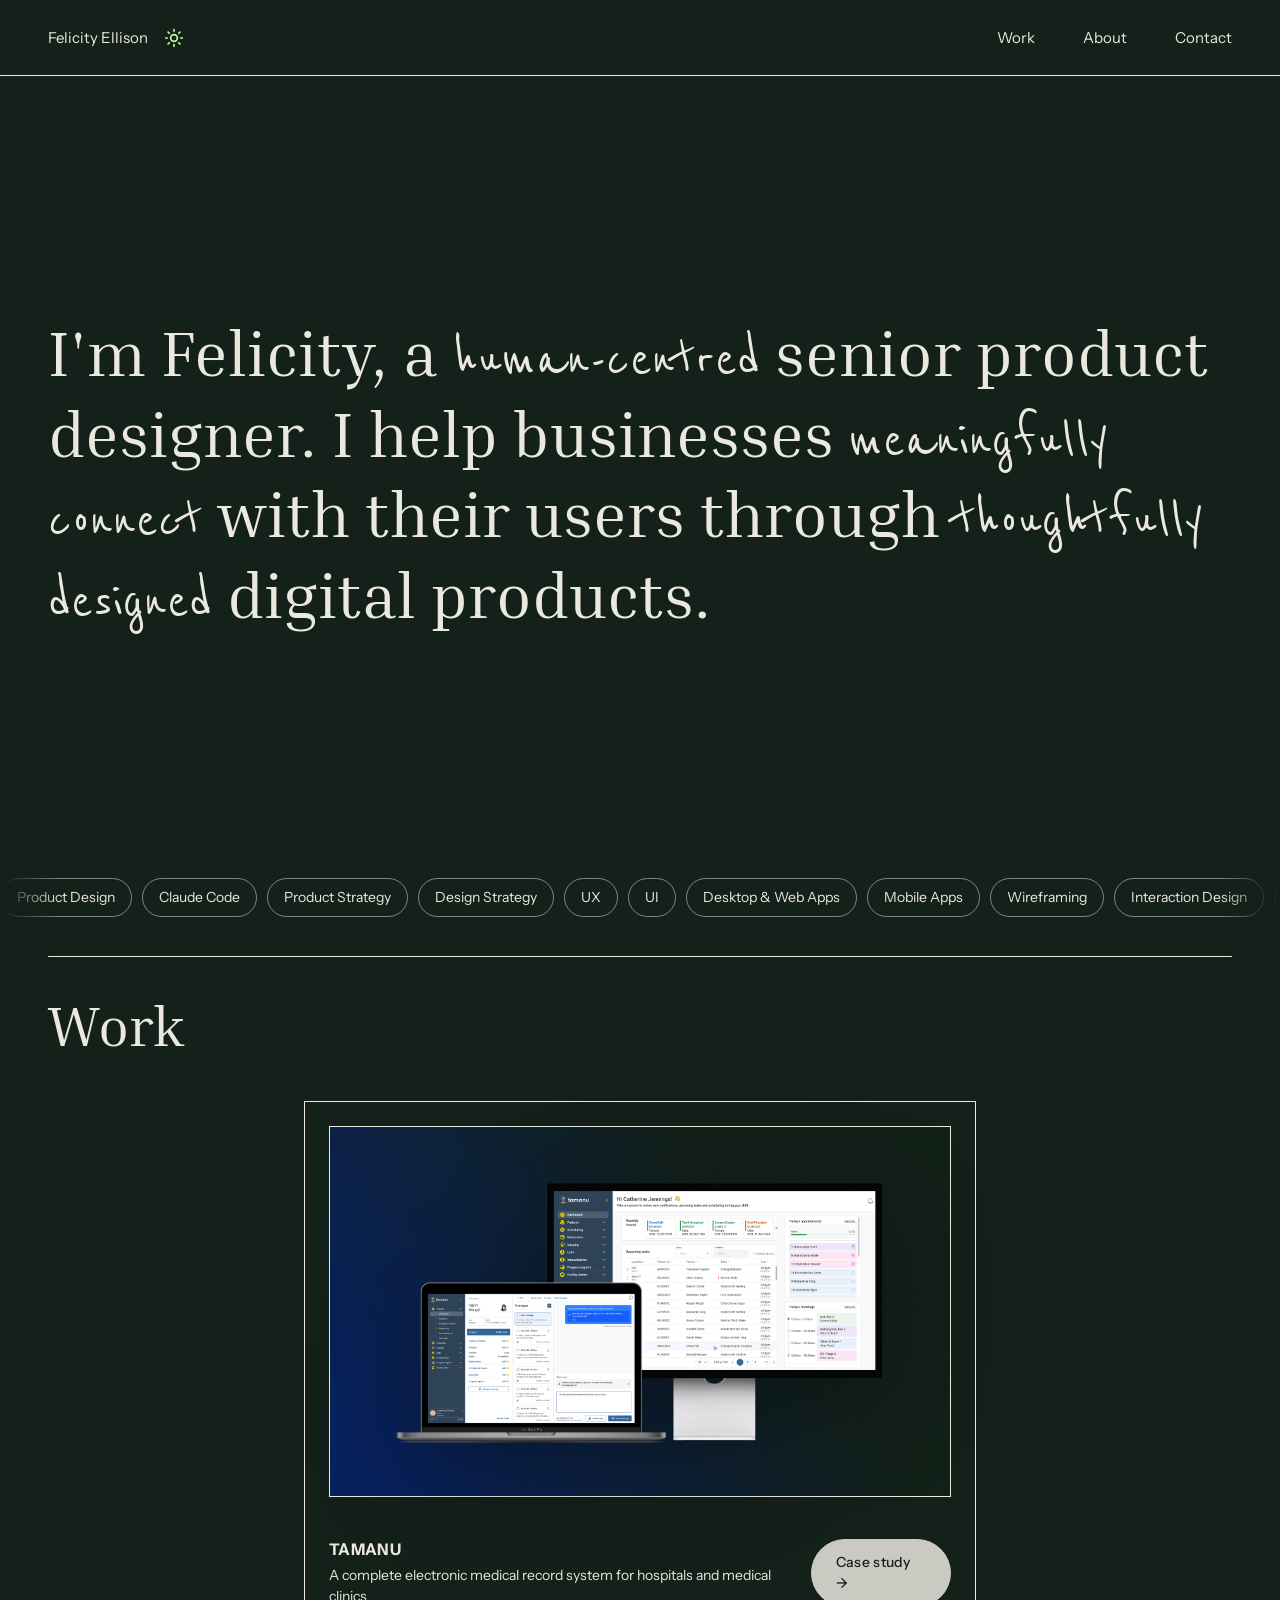
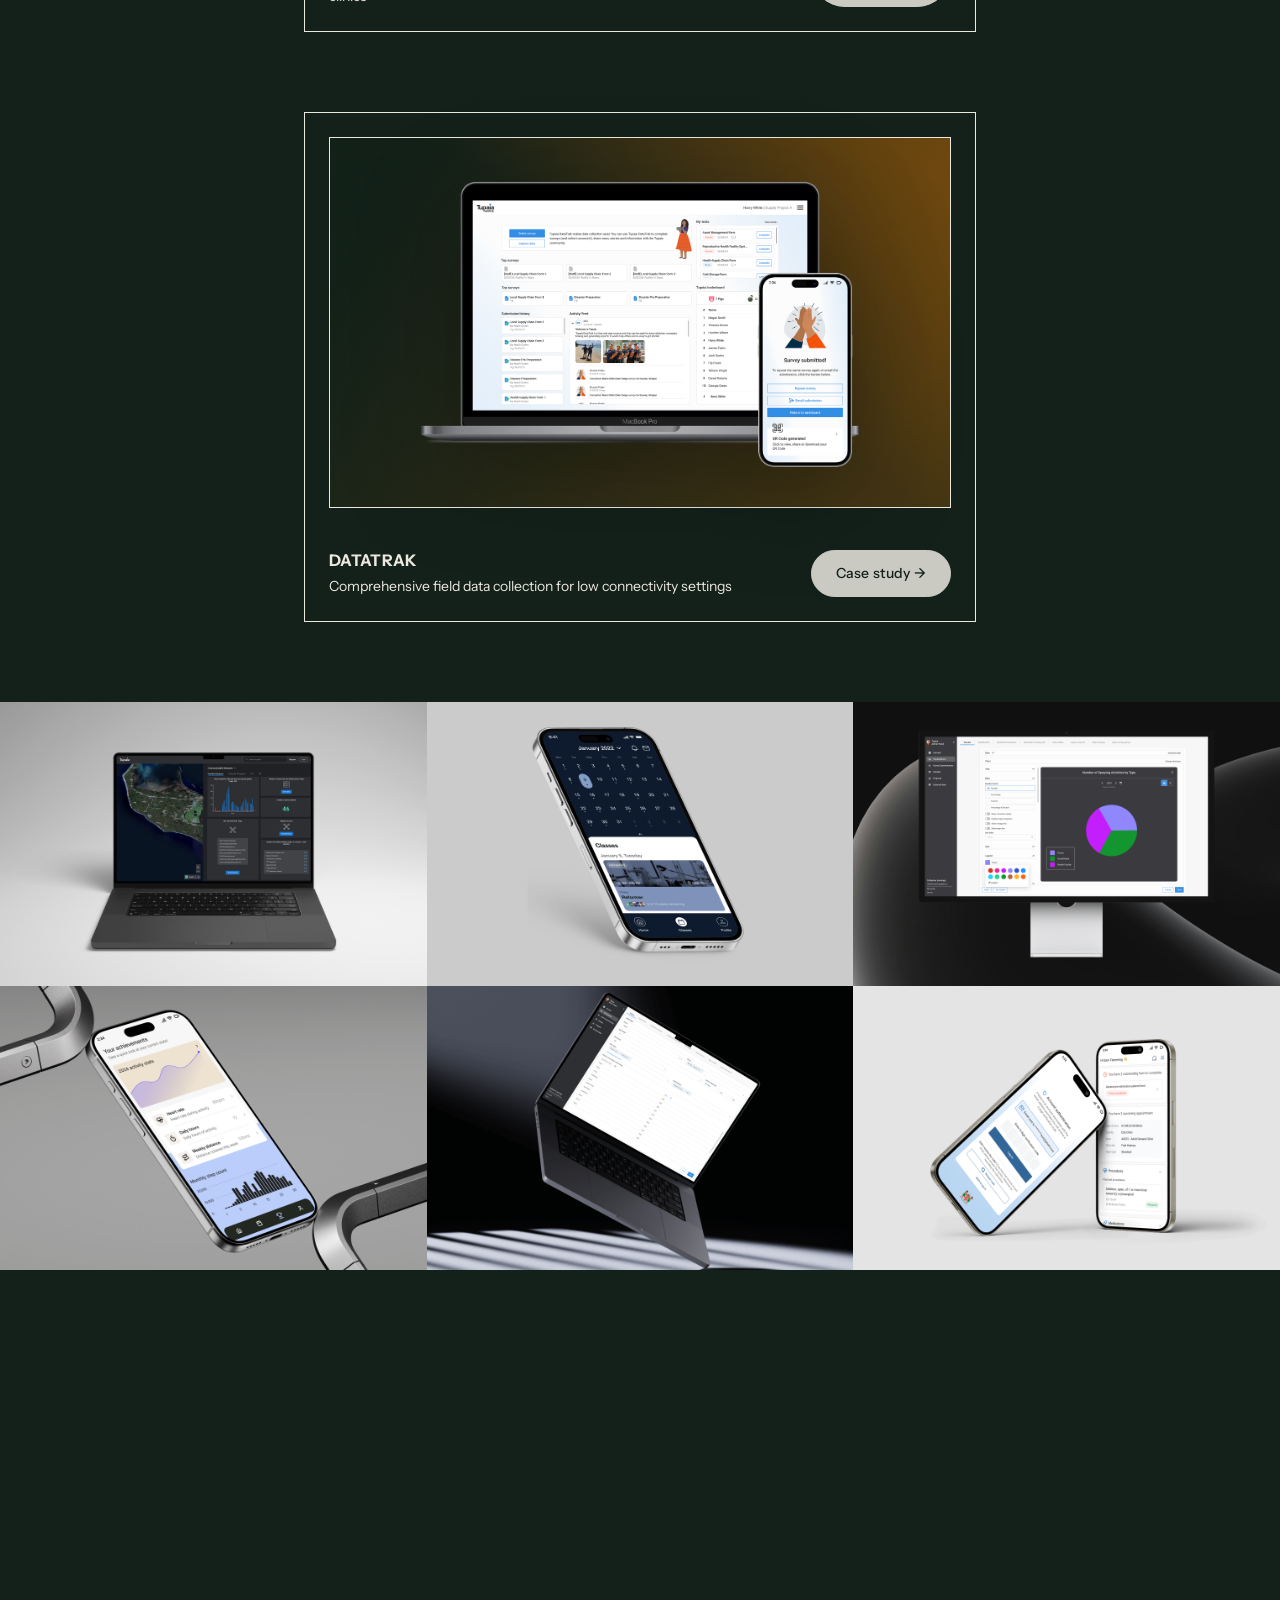
==== commit 3ff27ba1: "Add files via upload" ====
--- a/index.html
+++ b/index.html
@@ -318,7 +318,7 @@
             }).then(response => {
                 if (response.ok) {
                     contactForm.style.display = 'none';
-                    formSuccess.style.display = 'block';
+                    formSuccess.style.display = 'flex';
                     contactForm.reset();
                 }
             });
--- a/styles4.css
+++ b/styles4.css
@@ -1088,6 +1088,18 @@
     background-color: transparent;
     color: var(--text-color);
     transition: border-color 0.2s, box-shadow 0.2s;
+}
+
+.form-group input:-webkit-autofill,
+.form-group input:-webkit-autofill:hover,
+.form-group input:-webkit-autofill:focus,
+.form-group textarea:-webkit-autofill,
+.form-group textarea:-webkit-autofill:hover,
+.form-group textarea:-webkit-autofill:focus {
+    -webkit-box-shadow: 0 0 0 1000px transparent inset !important;
+    -webkit-text-fill-color: var(--text-color) !important;
+    background-color: transparent !important;
+    transition: background-color 5000s ease-in-out 0s;
 }
 
 .form-group input:focus,
@@ -1141,12 +1153,16 @@
 
 .form-success {
     display: none;
+    min-height: clamp(36px, 5vw, 56px);
+    align-items: center;
 }
 
 .form-success p {
     font-size: 16px;
     color: var(--text-color);
-    font-weight: 700;
+    font-weight: 500;
+    margin: 0;
+    padding: 0;
 }
 
 /* Footer */
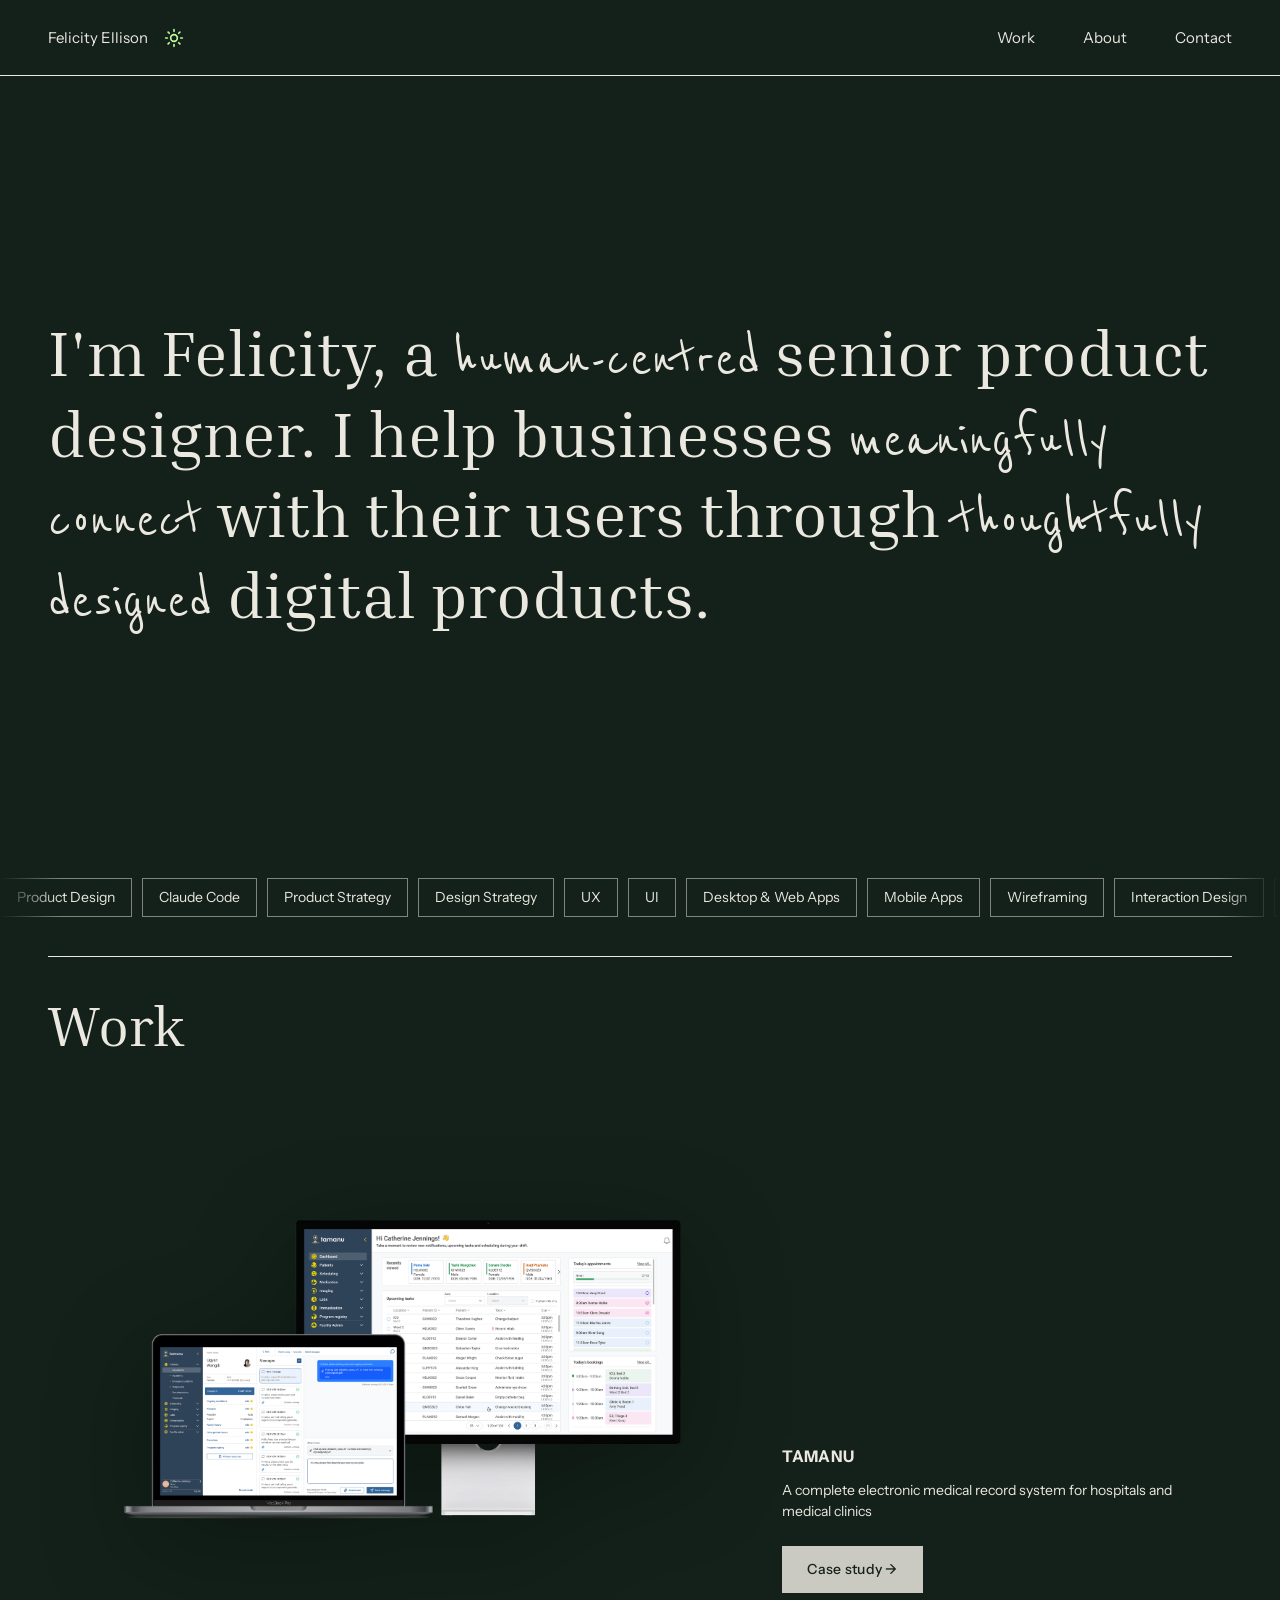
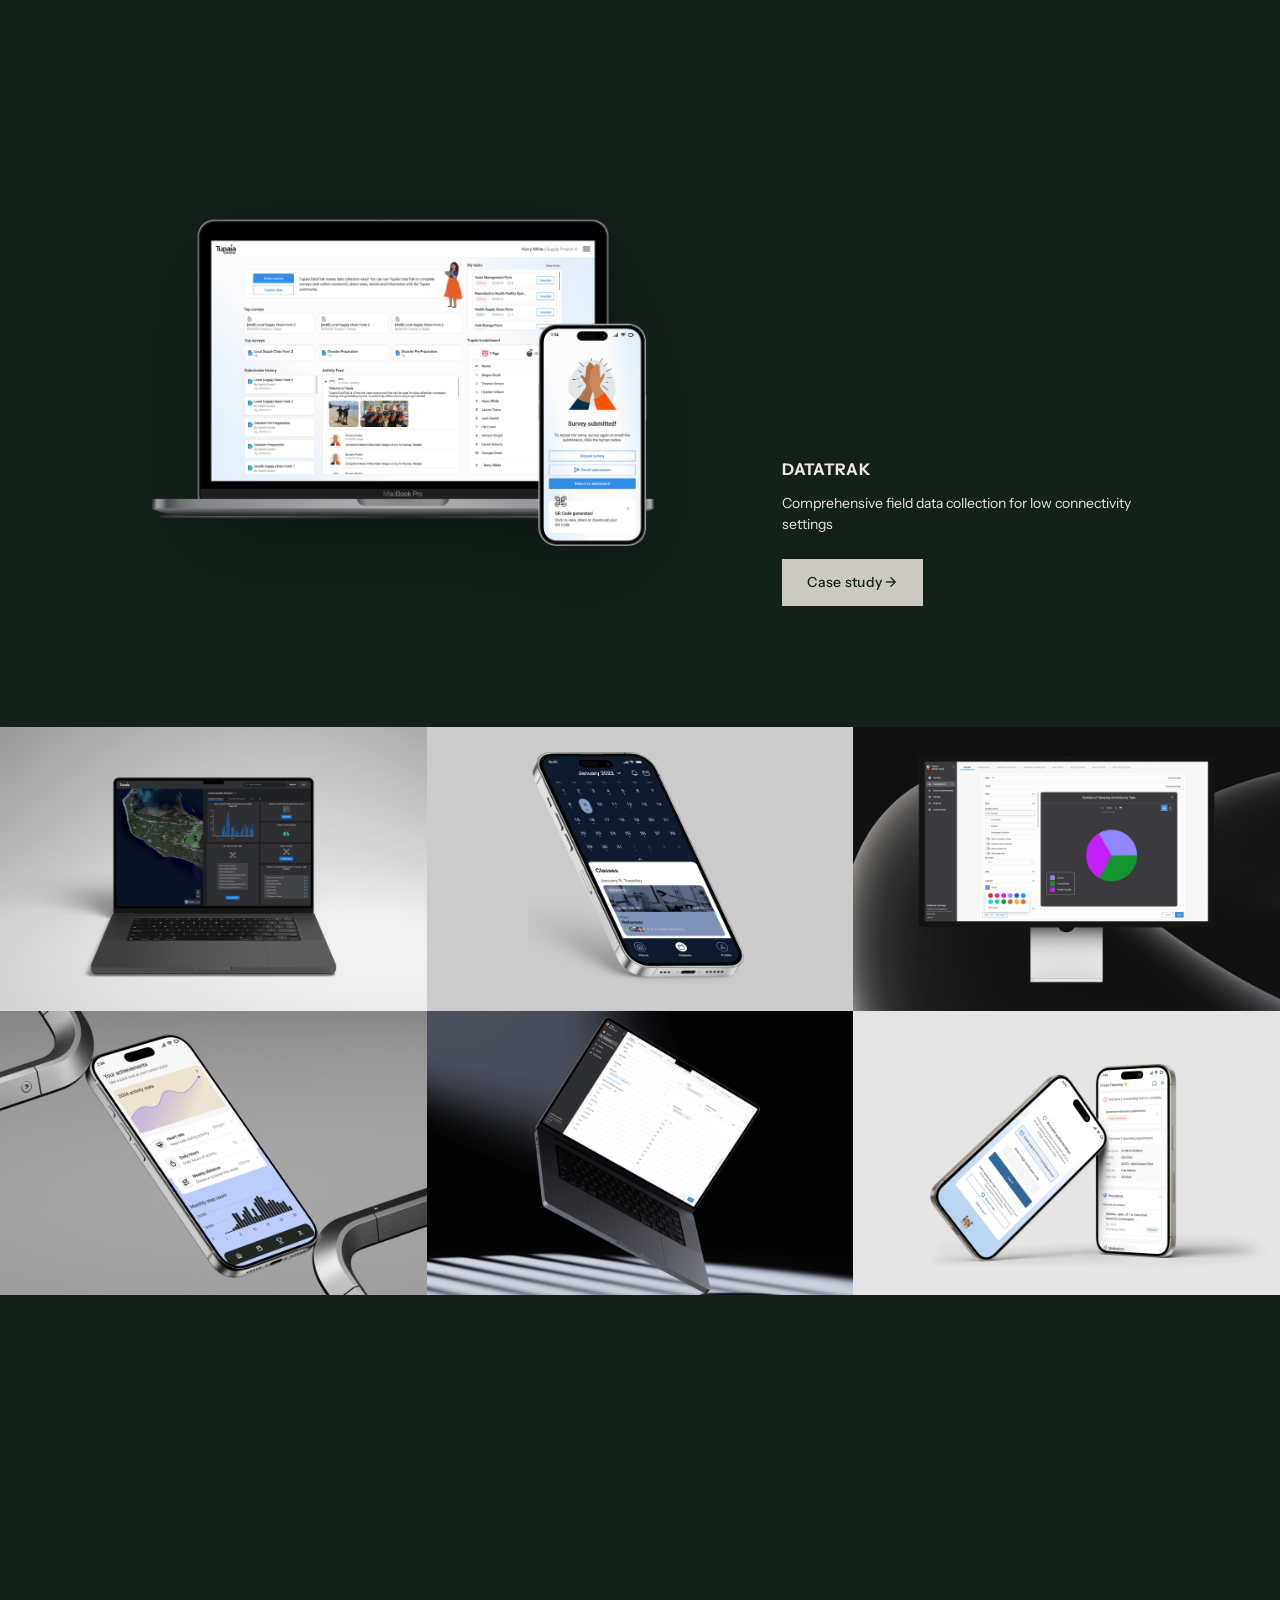
==== commit 28ee27ab: "Add files via upload" ====
--- a/index.html
+++ b/index.html
@@ -100,10 +100,10 @@
             <article class="project-card tamanu">
                 <div class="project-card-content">
                     <div class="project-card-mockups">
-                        <div class="project-card-mockups-inner bg-dark" style="background-image: url('assets/tamanu/tamanu_background.png');">
+                        <div class="project-card-mockups-inner bg-dark" style="background-image: url('assets/other/case%20study_background_tamanu.png');">
                             <img src="assets/tamanu/frames/dashboard_and_messaging.png" alt="Tamanu Dashboard and Messaging" class="mockup-desktop">
                         </div>
-                        <div class="project-card-mockups-inner bg-light" style="background-image: url('assets/tamanu/tamanu_background_light.png');">
+                        <div class="project-card-mockups-inner bg-light" style="background-image: url('assets/other/case%20study_background_tamanu.png');">
                             <img src="assets/tamanu/frames/dashboard_and_messaging.png" alt="Tamanu Dashboard and Messaging" class="mockup-desktop">
                         </div>
                     </div>
@@ -120,10 +120,10 @@
             <article class="project-card datatrak">
                 <div class="project-card-content">
                     <div class="project-card-mockups">
-                        <div class="project-card-mockups-inner bg-dark" style="background-image: url('assets/datatrak/datatrak_background_v2.png');">
+                        <div class="project-card-mockups-inner bg-dark" style="background-image: url('assets/other/case%20study_background_datatrak.png');">
                             <img src="assets/datatrak/frames/desktop_and_mobile.png" alt="DataTrak Desktop and Mobile" class="mockup-devices">
                         </div>
-                        <div class="project-card-mockups-inner bg-light" style="background-image: url('assets/datatrak/datatrak_background_light.png');">
+                        <div class="project-card-mockups-inner bg-light" style="background-image: url('assets/other/case%20study_background_datatrak.png');">
                             <img src="assets/datatrak/frames/desktop_and_mobile.png" alt="DataTrak Desktop and Mobile" class="mockup-devices">
                         </div>
                     </div>
--- a/styles4.css
+++ b/styles4.css
@@ -64,11 +64,6 @@
     color: #13211A;
 }
 
-.light-mode .project-card.tamanu,
-.light-mode .project-card.datatrak {
-    border-color: #13211A;
-}
-
 /* Project card background dark/light mode switching */
 .project-card .project-card-mockups-inner.bg-dark {
     display: flex;
@@ -337,7 +332,7 @@
     display: inline-block;
     padding: 8px 16px;
     border: 1px solid rgba(235, 232, 224, 0.5);
-    border-radius: 50px;
+    border-radius: 0;
     font-size: 14px;
     color: var(--text-color);
     background: transparent;
@@ -421,14 +416,14 @@
     overflow: visible;
     margin-bottom: 80px;
     max-width: none;
-    width: calc(75vw - 288px);
-    margin-left: calc(12.5vw + 96px);
-    margin-right: calc(12.5vw + 96px);
+    width: 100%;
+    margin-left: 0;
+    margin-right: 0;
     aspect-ratio: auto;
     border-radius: 0;
     display: flex;
-    flex-direction: column;
-    border: 1px solid #EBE8E0;
+    flex-direction: row;
+    border: none;
 }
 
 .project-card.tamanu .project-card-bg {
@@ -460,18 +455,20 @@
 .project-card.tamanu .project-card-content {
     position: relative;
     display: flex;
-    flex-direction: column;
+    flex-direction: row;
     height: auto;
     padding: 0;
+    width: 100%;
 }
 
 .project-card.tamanu .project-card-mockups {
     position: relative;
-    aspect-ratio: 16 / 10;
+    width: 60%;
+    aspect-ratio: 4 / 3;
     display: flex;
     align-items: center;
     justify-content: center;
-    padding: 24px;
+    padding: 0;
 }
 
 .project-card.tamanu .project-card-mockups-inner {
@@ -480,14 +477,11 @@
     display: flex;
     align-items: center;
     justify-content: center;
-    border: 1px solid #EBE8E0;
+    border: none;
     padding: 0;
-    background-size: cover;
+    background-size: 95%;
     background-position: center;
-}
-
-.light-mode .project-card.tamanu .project-card-mockups-inner {
-    border-color: #13211A;
+    background-repeat: no-repeat;
 }
 
 .project-card.tamanu .mockup-desktop {
@@ -499,16 +493,19 @@
 
 .project-card.tamanu .project-card-footer {
     display: flex;
-    justify-content: space-between;
-    align-items: flex-end;
-    padding: 16px 24px 24px 24px;
+    flex-direction: column;
+    justify-content: flex-end;
+    align-items: flex-start;
+    width: 40%;
+    padding: 48px 48px 3.5% 24px;
     background-color: #13211A;
+    gap: 24px;
 }
 
 .project-card.tamanu .project-card-footer-left {
     display: flex;
     flex-direction: column;
-    gap: 4px;
+    gap: 12px;
 }
 
 .project-card.tamanu .project-title {
@@ -534,7 +531,7 @@
     gap: 8px;
     padding: 12px 24px;
     border: 1px solid #EBE8E0;
-    border-radius: 50px;
+    border-radius: 0;
     font-size: 14px;
     color: #13211A;
     background-color: #EBE8E0;
@@ -554,14 +551,14 @@
     overflow: visible;
     margin-bottom: 80px;
     max-width: none;
-    width: calc(75vw - 288px);
-    margin-left: calc(12.5vw + 96px);
-    margin-right: calc(12.5vw + 96px);
+    width: 100%;
+    margin-left: 0;
+    margin-right: 0;
     aspect-ratio: auto;
     border-radius: 0;
     display: flex;
-    flex-direction: column;
-    border: 1px solid #EBE8E0;
+    flex-direction: row;
+    border: none;
 }
 
 .project-card.datatrak .project-card-bg {
@@ -573,18 +570,20 @@
 .project-card.datatrak .project-card-content {
     position: relative;
     display: flex;
-    flex-direction: column;
+    flex-direction: row;
     height: auto;
     padding: 0;
+    width: 100%;
 }
 
 .project-card.datatrak .project-card-mockups {
     position: relative;
-    aspect-ratio: 16 / 10;
+    width: 60%;
+    aspect-ratio: 4 / 3;
     display: flex;
     align-items: center;
     justify-content: center;
-    padding: 24px;
+    padding: 0;
 }
 
 .project-card.datatrak .project-card-mockups-inner {
@@ -593,14 +592,11 @@
     display: flex;
     align-items: center;
     justify-content: center;
-    border: 1px solid #EBE8E0;
+    border: none;
     padding: 0;
-    background-size: cover;
+    background-size: 95%;
     background-position: center;
-}
-
-.light-mode .project-card.datatrak .project-card-mockups-inner {
-    border-color: #13211A;
+    background-repeat: no-repeat;
 }
 
 .project-card.datatrak .mockup-devices {
@@ -612,16 +608,19 @@
 
 .project-card.datatrak .project-card-footer {
     display: flex;
-    justify-content: space-between;
-    align-items: flex-end;
-    padding: 16px 24px 24px 24px;
+    flex-direction: column;
+    justify-content: flex-end;
+    align-items: flex-start;
+    width: 40%;
+    padding: 48px 48px 3.5% 24px;
     background-color: #13211A;
+    gap: 24px;
 }
 
 .project-card.datatrak .project-card-footer-left {
     display: flex;
     flex-direction: column;
-    gap: 4px;
+    gap: 12px;
 }
 
 .project-card.datatrak .project-title {
@@ -647,7 +646,7 @@
     gap: 8px;
     padding: 12px 24px;
     border: 1px solid #EBE8E0;
-    border-radius: 50px;
+    border-radius: 0;
     font-size: 14px;
     color: #13211A;
     background-color: #EBE8E0;
@@ -743,7 +742,7 @@
     gap: 8px;
     padding: 10px 20px;
     border: 1px solid #EBE8E0;
-    border-radius: 50px;
+    border-radius: 0;
     font-size: 12px;
     color: #EBE8E0;
     text-decoration: none;
@@ -1127,7 +1126,7 @@
     gap: 8px;
     padding: 12px 24px;
     border: 1px solid var(--text-color);
-    border-radius: 50px;
+    border-radius: 0;
     background-color: var(--text-color);
     color: var(--bg-color);
     font-family: 'Instrument Sans', -apple-system, BlinkMacSystemFont, sans-serif;
@@ -1237,7 +1236,7 @@
     gap: 8px;
     padding: 10px 16px;
     border: 1px solid var(--text-color);
-    border-radius: 50px;
+    border-radius: 0;
     text-decoration: none;
     color: var(--text-color);
     font-size: 12px;
@@ -1358,7 +1357,7 @@
     .project-card.tamanu .project-card-mockups,
     .project-card.datatrak .project-card-mockups,
     .project-card.tupaia .project-card-mockups {
-        padding: 24px;
+        padding: 0;
     }
 
     .project-card.tamanu .mockup-desktop,
@@ -1512,26 +1511,33 @@
     .project-card.tamanu,
     .project-card.datatrak,
     .project-card.tupaia {
+        flex-direction: column;
         aspect-ratio: auto;
         min-height: auto;
         overflow: hidden;
         margin-bottom: 32px;
-        width: calc(100vw - 48px);
-        margin-left: calc(24px - 24px);
-        margin-right: calc(24px - 24px);
+        width: 100%;
+        margin-left: 0;
+        margin-right: 0;
+    }
+
+    .project-card.tamanu .project-card-content,
+    .project-card.datatrak .project-card-content {
+        flex-direction: column;
     }
 
     /* Work cards mobile */
     .project-card.tamanu .project-card-mockups,
     .project-card.datatrak .project-card-mockups,
     .project-card.tupaia .project-card-mockups {
-        padding: 16px;
+        width: 100%;
+        padding: 0;
         aspect-ratio: 4 / 3;
     }
 
     .project-card.tamanu .mockup-desktop,
     .project-card.datatrak .mockup-devices {
-        width: 95%;
+        width: 80%;
         max-width: none;
     }
 
@@ -1543,10 +1549,11 @@
     .project-card.tamanu .project-card-footer,
     .project-card.datatrak .project-card-footer,
     .project-card.tupaia .project-card-footer {
-        padding: 16px 24px 20px 24px;
+        width: 100%;
+        padding: 0 24px 24px 12px !important;
         flex-direction: column;
         align-items: flex-start;
-        gap: 12px;
+        gap: 16px;
     }
 
     .about-grid {
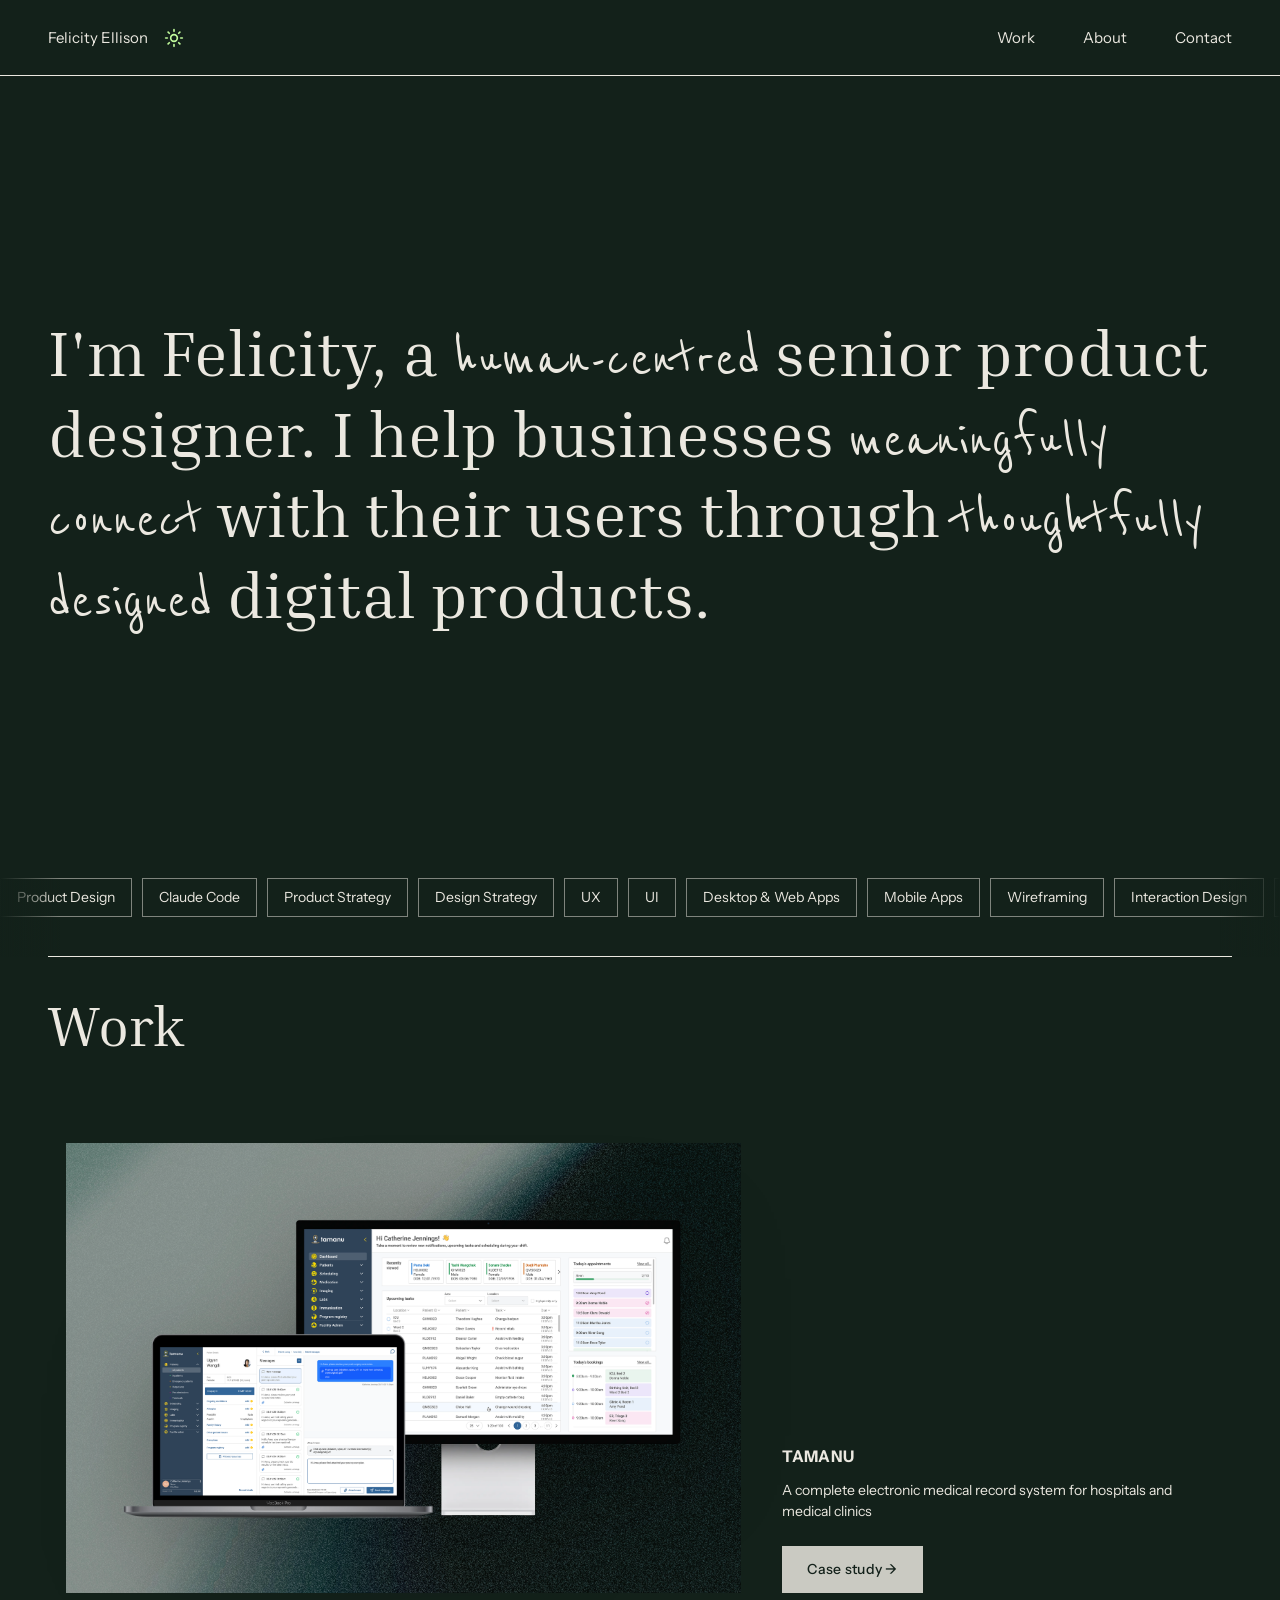
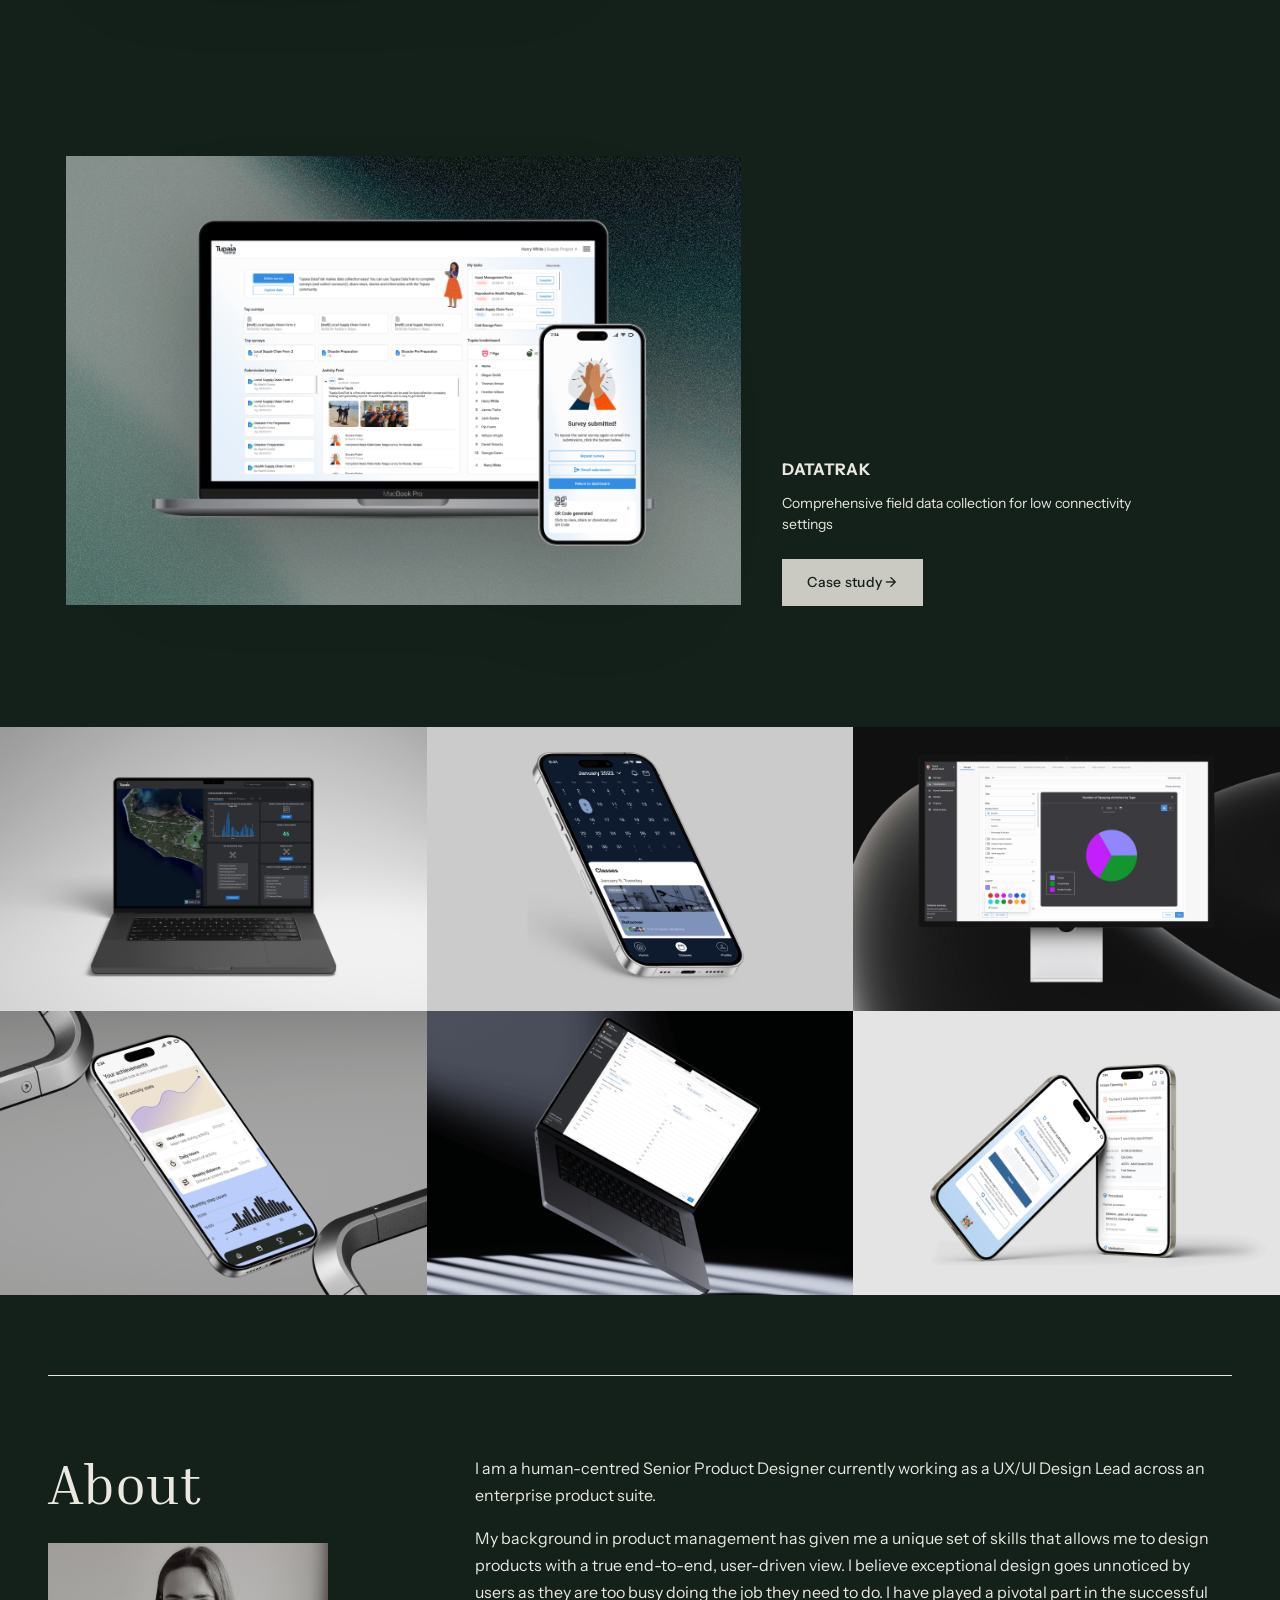
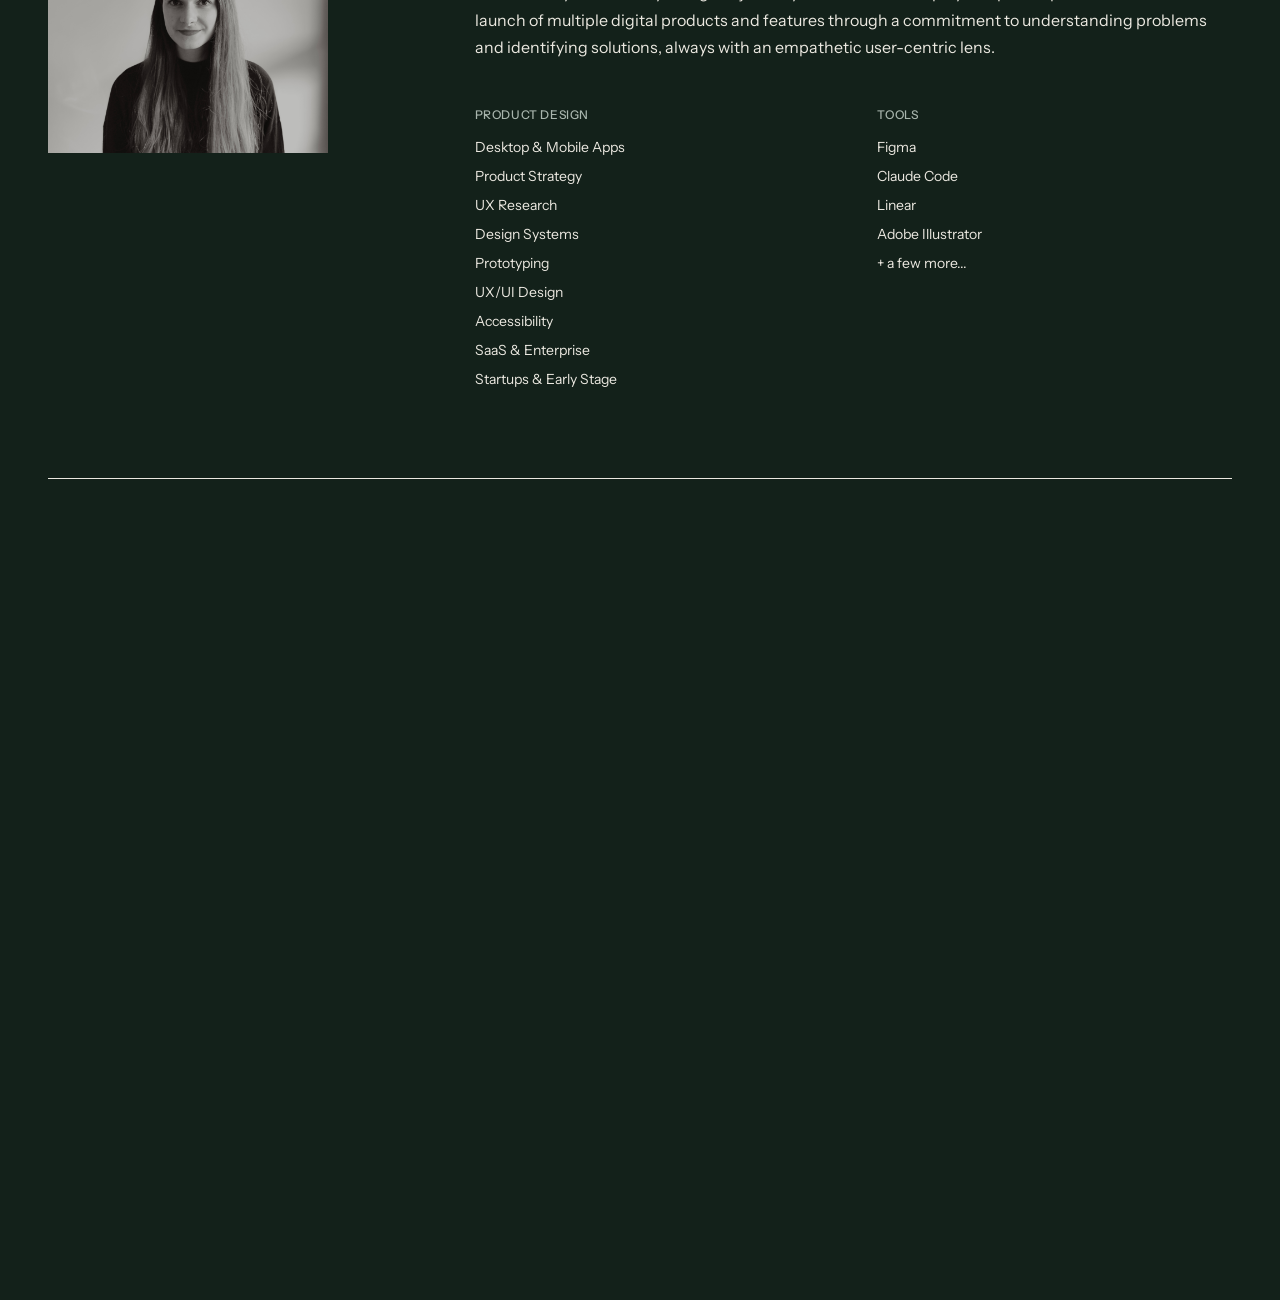
==== commit 6644d6e5: "Add files via upload" ====
--- a/index.html
+++ b/index.html
@@ -112,7 +112,7 @@
                             <h3 class="project-title">TAMANU</h3>
                             <p class="project-subtitle">A complete electronic medical record system for hospitals and medical clinics</p>
                         </div>
-                        <a href="case-study-tamanu.html" class="case-study-link">Case study →</a>
+                        <a href="case-study-tamanu" class="case-study-link">Case study →</a>
                     </div>
                 </div>
             </article>
@@ -132,7 +132,7 @@
                             <h3 class="project-title">DATATRAK</h3>
                             <p class="project-subtitle">Comprehensive field data collection for low connectivity settings</p>
                         </div>
-                        <a href="case-study-datatrak.html" class="case-study-link">Case study →</a>
+                        <a href="case-study-datatrak" class="case-study-link">Case study →</a>
                     </div>
                 </div>
             </article>
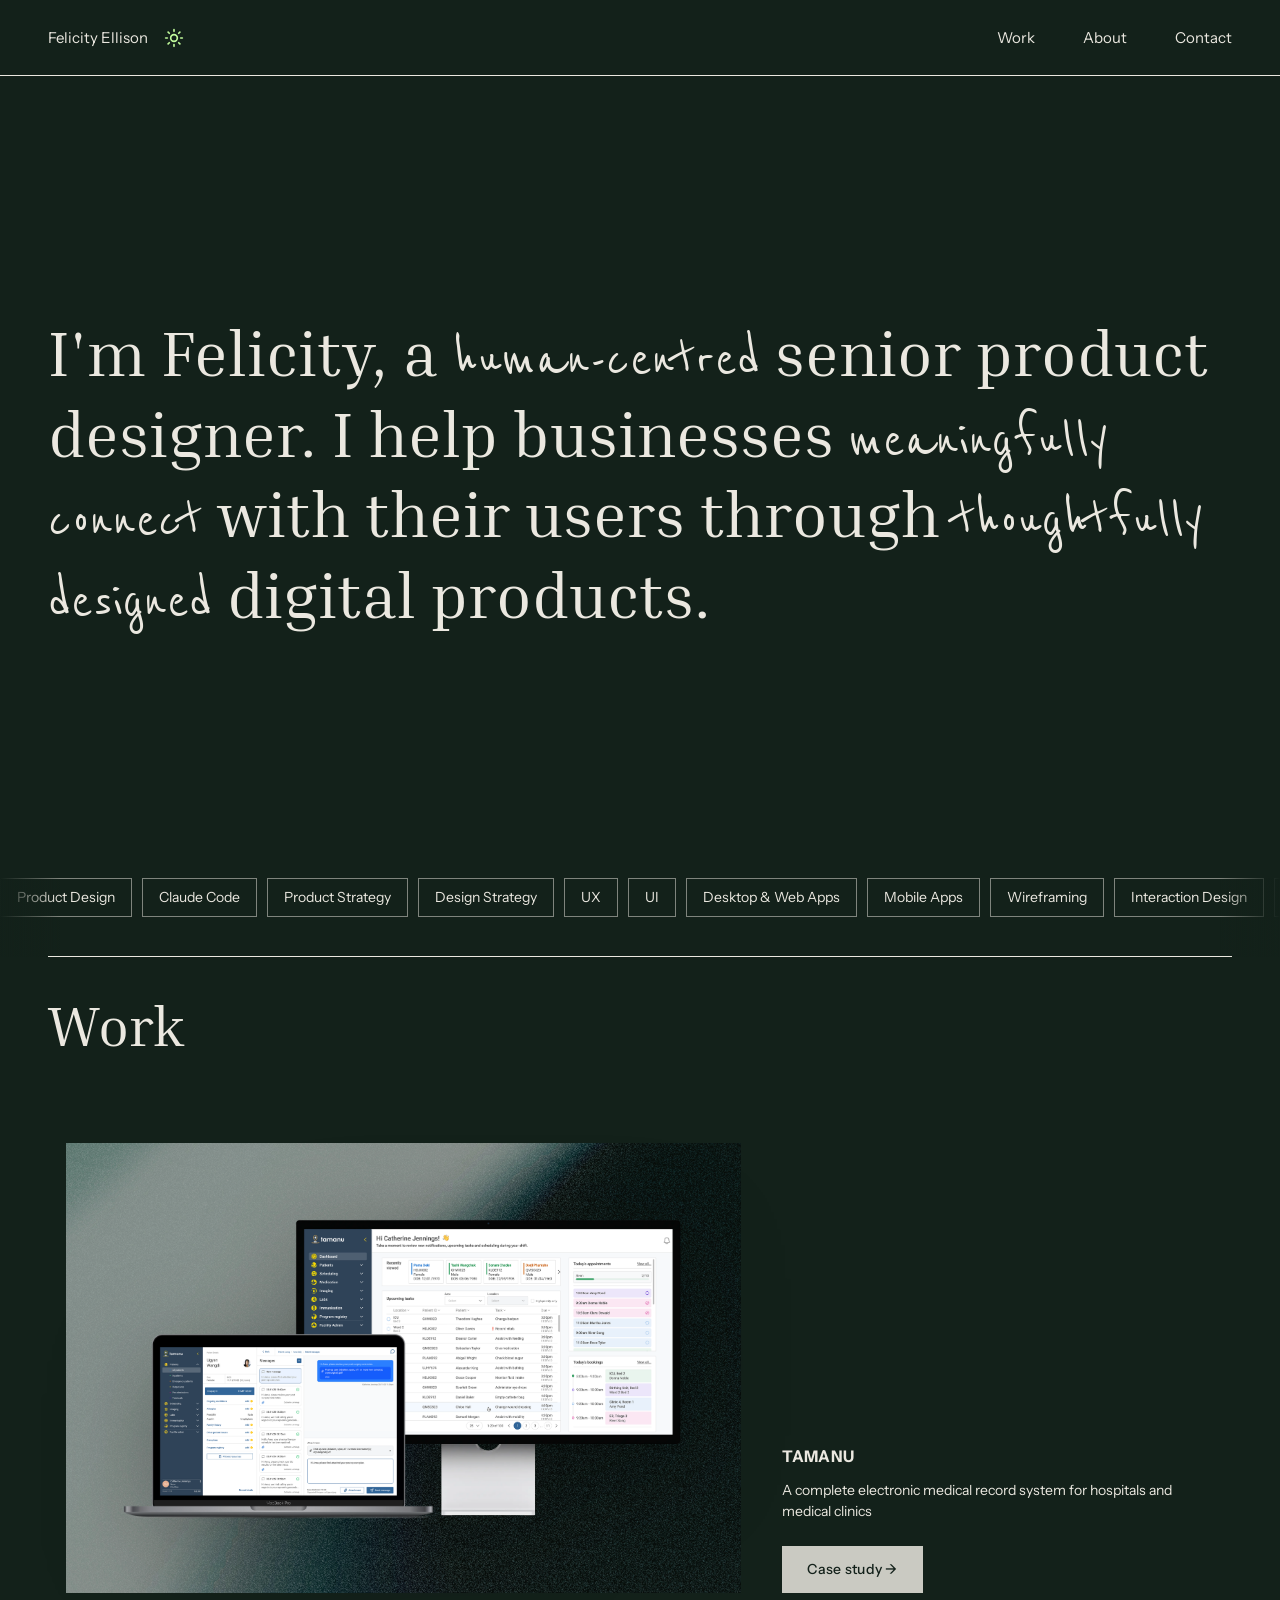
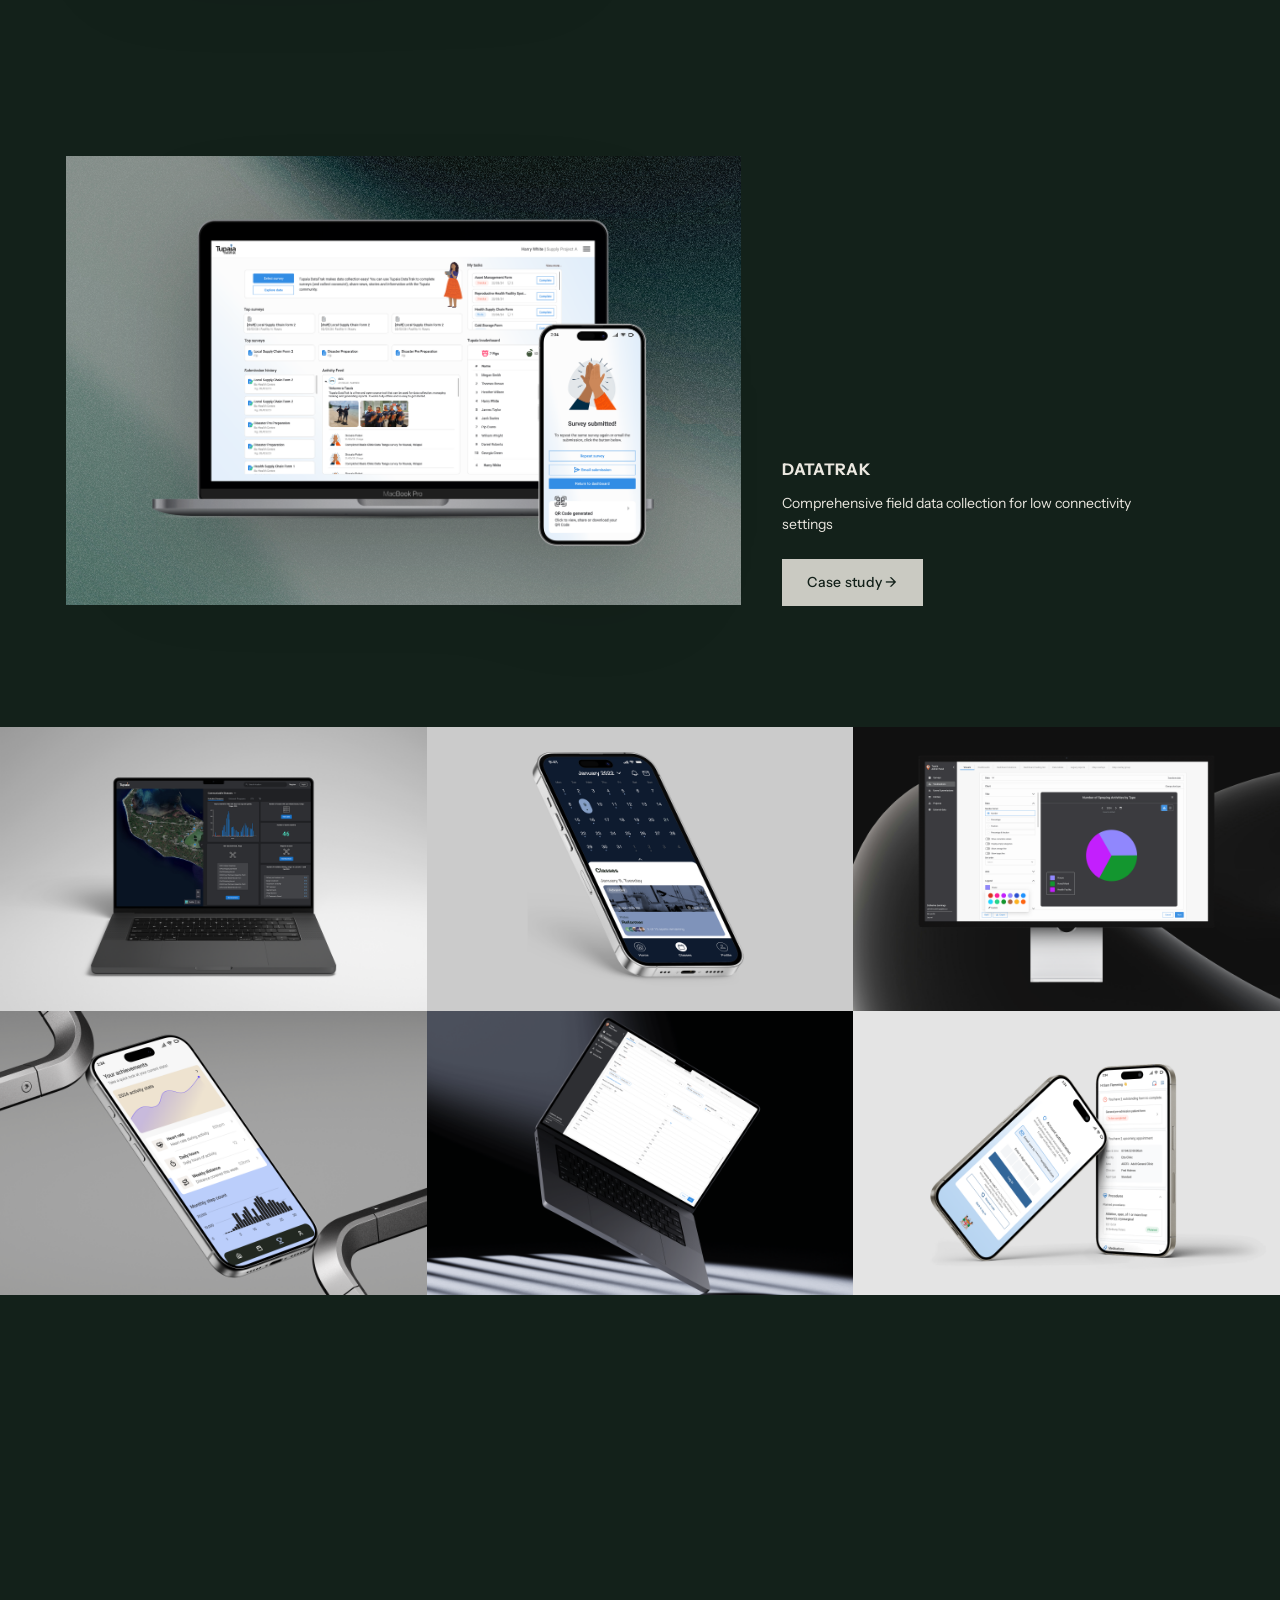
==== commit 106bdea8: "Add files via upload" ====
--- a/index.html
+++ b/index.html
@@ -230,6 +230,7 @@
                     <text x="0" y="80" font-family="Inria Serif, Georgia, serif" font-size="90" font-weight="400" letter-spacing="4" fill="#EBE8E0">FELICITY</text>
                     <text x="1000" y="80" font-family="Inria Serif, Georgia, serif" font-size="90" font-weight="400" letter-spacing="4" fill="#EBE8E0" text-anchor="end">ELLISON</text>
                 </svg>
+                <p class="copyright">&copy; 2026 Felicity Ellison</p>
             </div>
         </div>
     </footer>
--- a/styles4.css
+++ b/styles4.css
@@ -52,16 +52,18 @@
 .light-mode .project-card.tamanu .case-study-link,
 .light-mode .project-card.datatrak .case-study-link,
 .light-mode .project-card.tupaia .case-study-link {
-    color: #EBE8E0;
-    background-color: #13211A;
-    border-color: #13211A;
+    color: #EBE8E0 !important;
+    background-color: #13211A !important;
+    border-color: #13211A !important;
+    opacity: 1 !important;
 }
 
 .light-mode .project-card.tamanu .case-study-link:hover,
 .light-mode .project-card.datatrak .case-study-link:hover,
 .light-mode .project-card.tupaia .case-study-link:hover {
-    background-color: transparent;
-    color: #13211A;
+    background-color: transparent !important;
+    color: #13211A !important;
+    border-color: #13211A !important;
 }
 
 /* Project card background dark/light mode switching */
@@ -544,6 +546,7 @@
 .project-card.tamanu .case-study-link:hover {
     background-color: transparent;
     color: #EBE8E0;
+    border-color: #EBE8E0;
 }
 
 /* DataTrak card specific styles */
@@ -659,6 +662,7 @@
 .project-card.datatrak .case-study-link:hover {
     background-color: transparent;
     color: #EBE8E0;
+    border-color: #EBE8E0;
 }
 
 /* Tupaia card specific styles */
@@ -795,7 +799,7 @@
 
 .project-card .case-study-link:hover {
     opacity: 1;
-    text-decoration: underline;
+    text-decoration: none;
 }
 
 .project-card-mockups {
@@ -1269,6 +1273,13 @@
     height: auto;
 }
 
+.copyright {
+    text-align: left;
+    font-size: 12px;
+    color: var(--text-secondary);
+    margin-top: 0;
+}
+
 /* Tablet styles */
 @media (max-width: 1024px) {
     .header {
@@ -1684,11 +1695,6 @@
 /* Case study link hover */
 .case-study-link {
     display: inline-block;
-    transition: transform 0.2s ease;
-}
-
-.case-study-link:hover {
-    transform: translateX(4px);
 }
 
 /* Profile photo subtle animation */
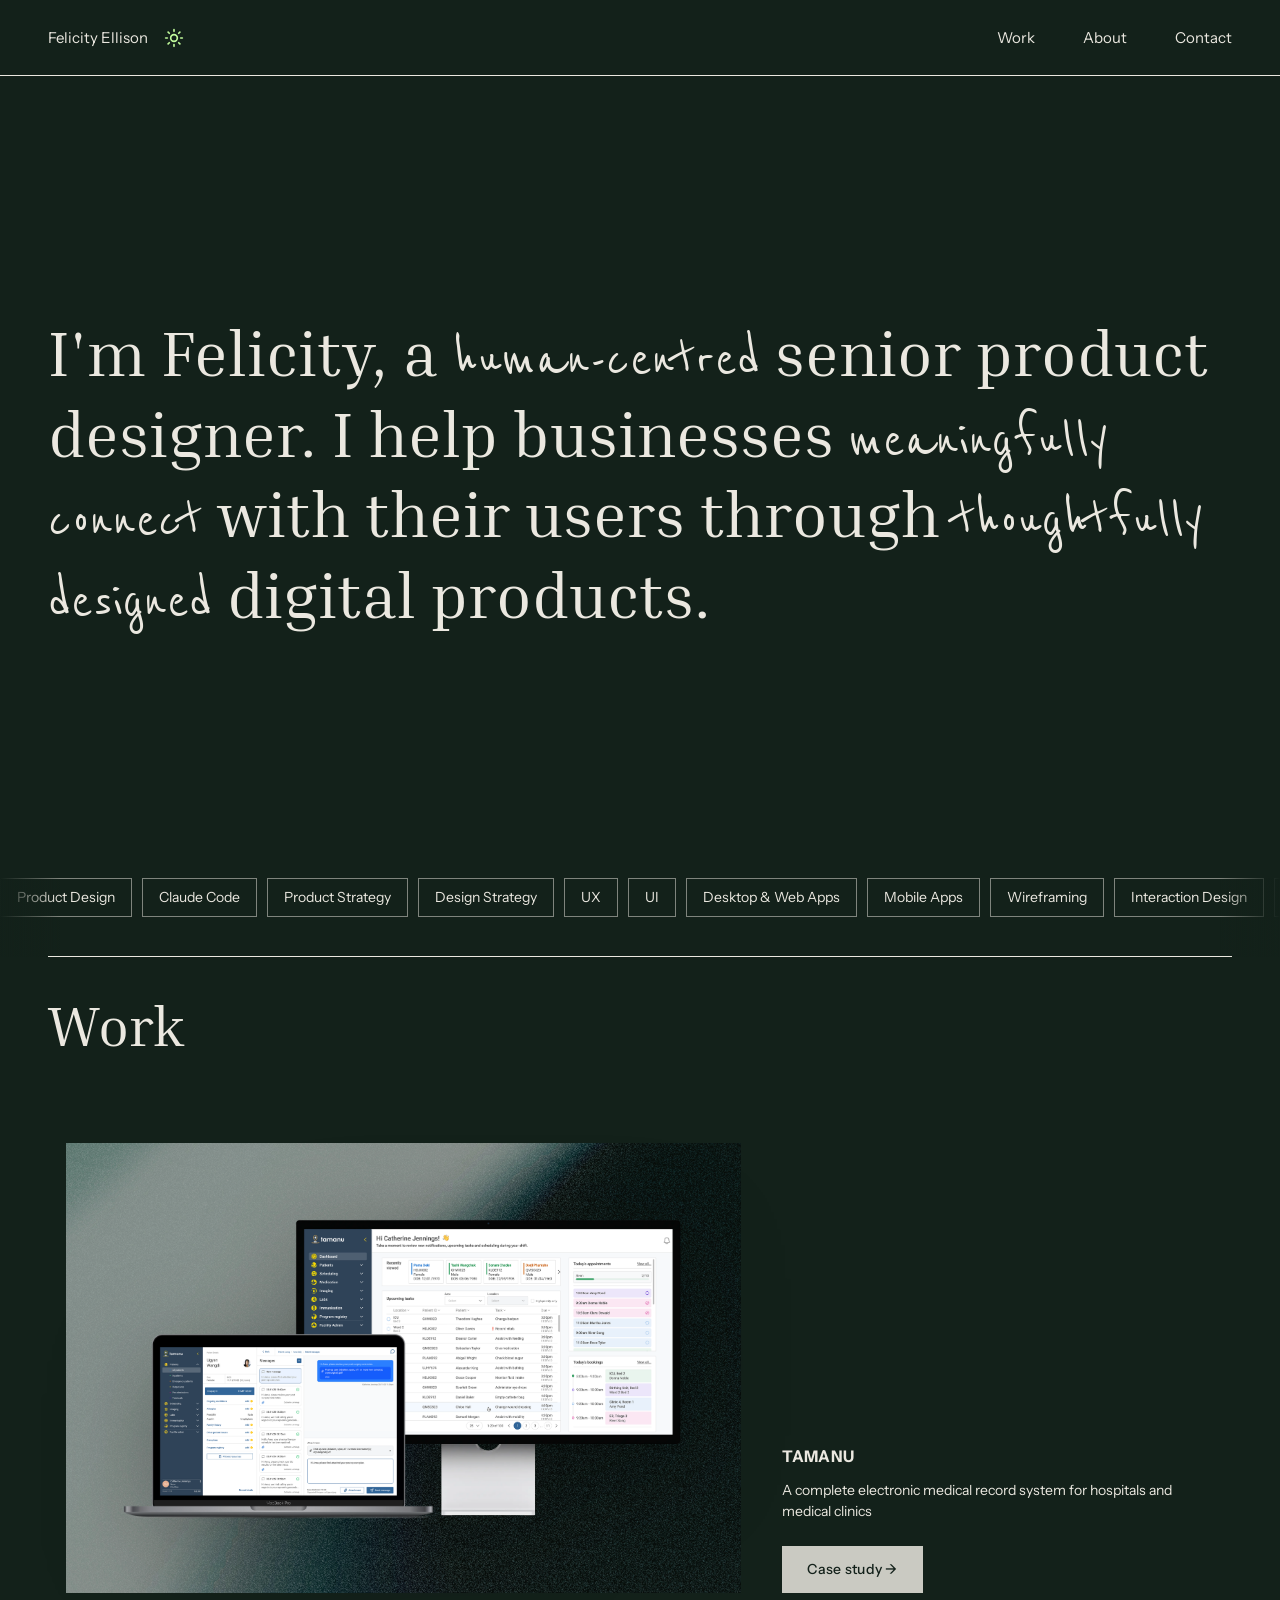
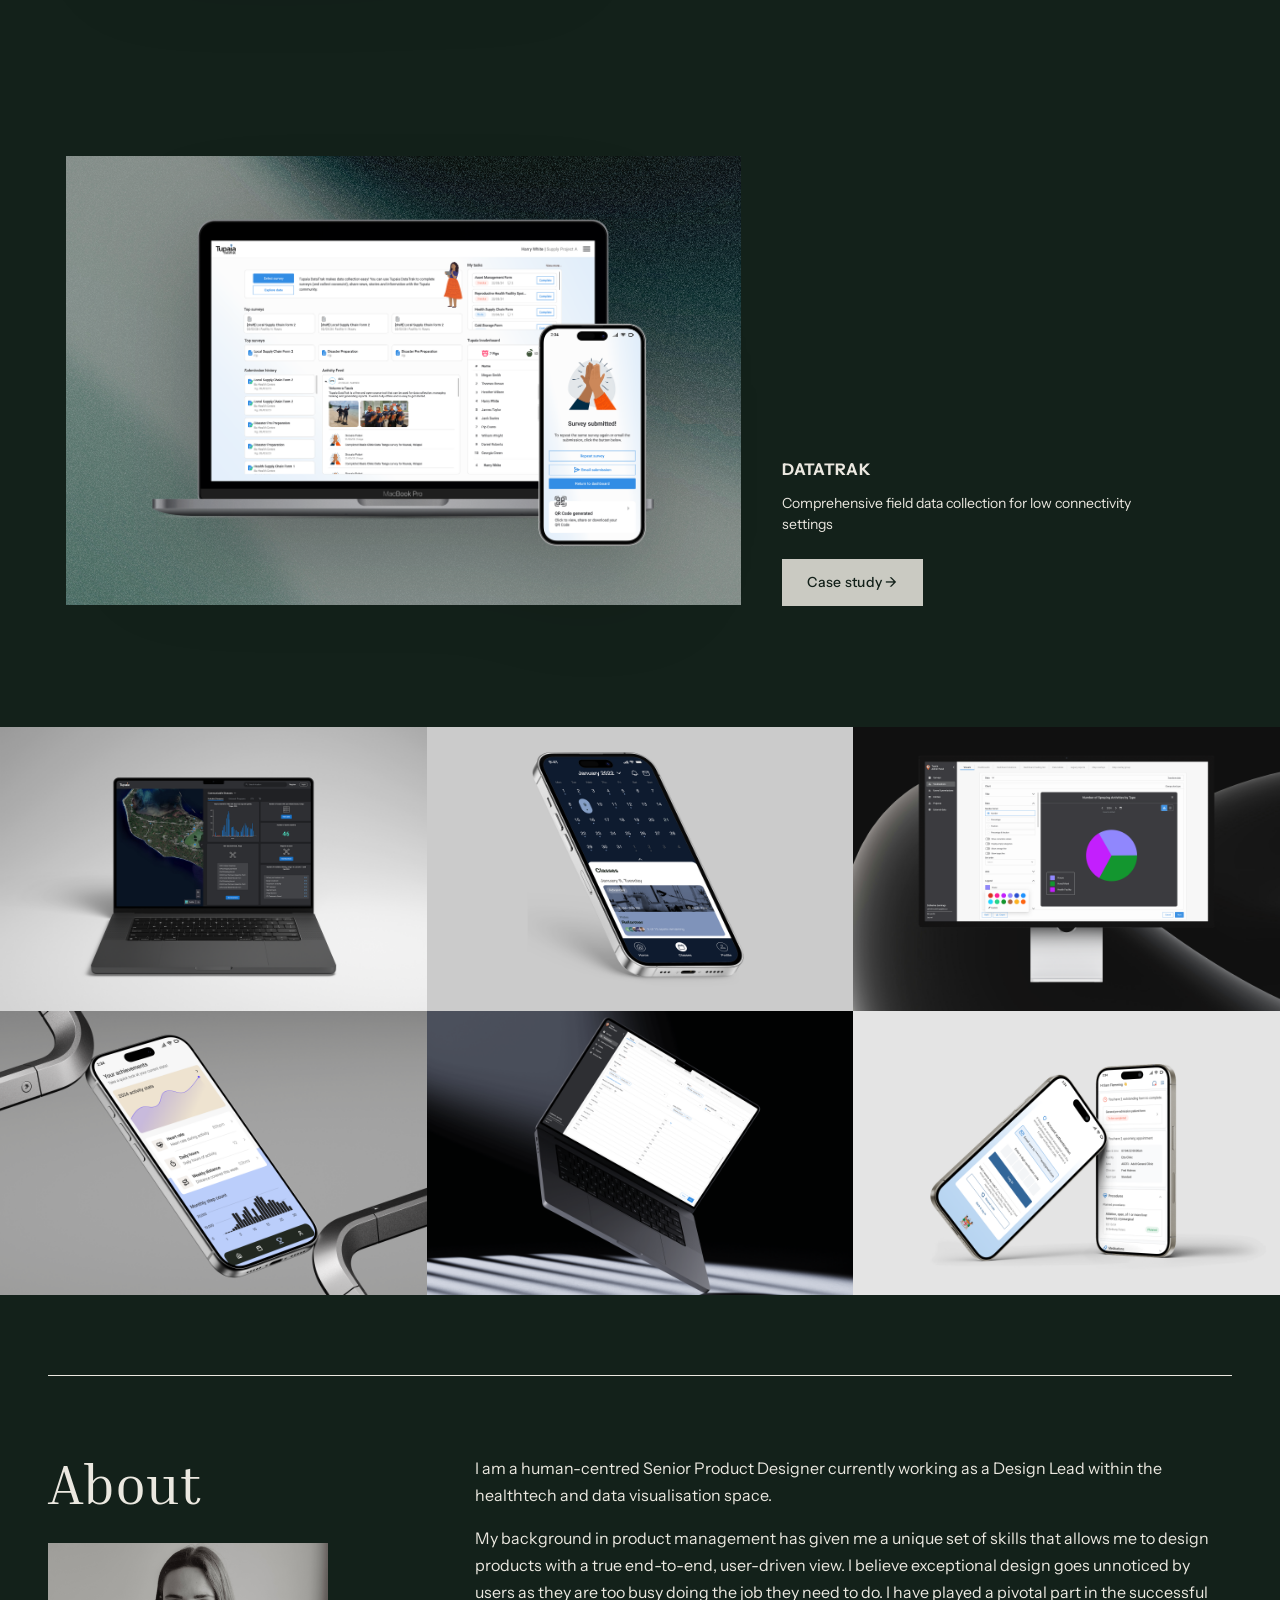
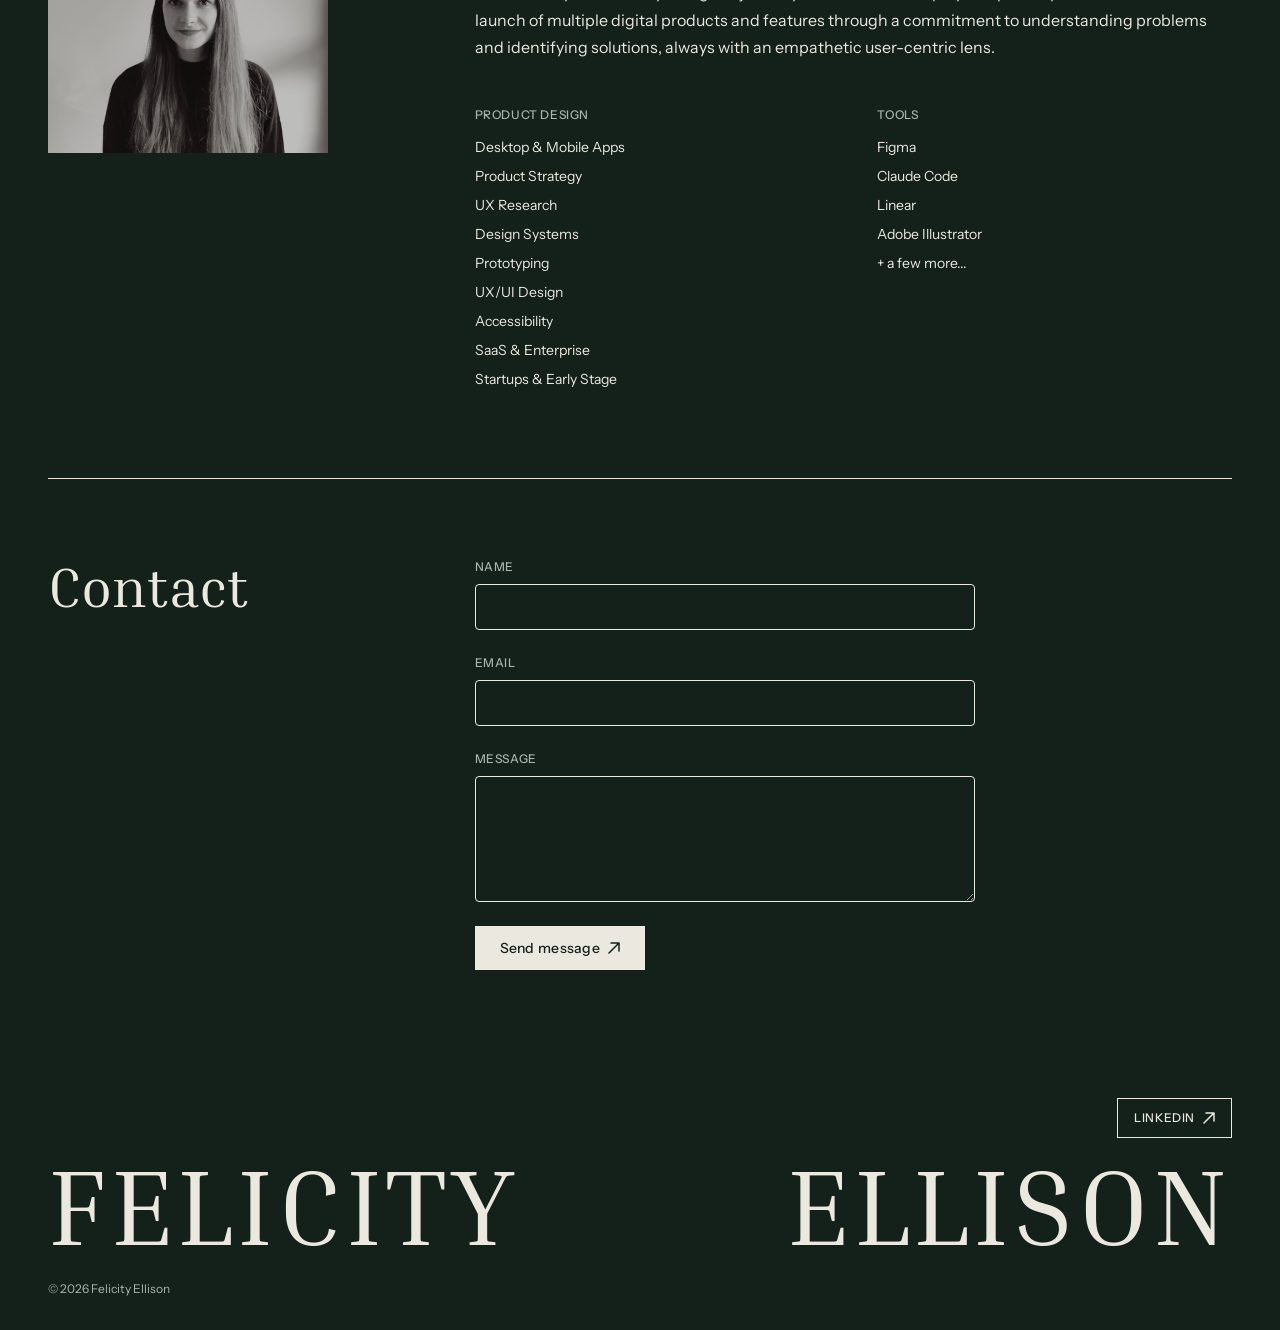
==== commit 40190059: "Update index.html" ====
--- a/index.html
+++ b/index.html
@@ -155,7 +155,7 @@
             </div>
             <div class="about-content">
                 <div class="about-bio">
-                    <p>I am a human-centred Senior Product Designer currently working as a UX/UI Design Lead across an enterprise product suite.</p>
+                    <p>I am a human-centred Senior Product Designer currently working as a Design Lead within the healthtech and data visualisation space.</p>
                     <p>My background in product management has given me a unique set of skills that allows me to design products with a true end-to-end, user-driven view. I believe exceptional design goes unnoticed by users as they are too busy doing the job they need to do. I have played a pivotal part in the successful launch of multiple digital products and features through a commitment to understanding problems and identifying solutions, always with an empathetic user-centric lens.</p>
                 </div>
                 <div class="about-grid">
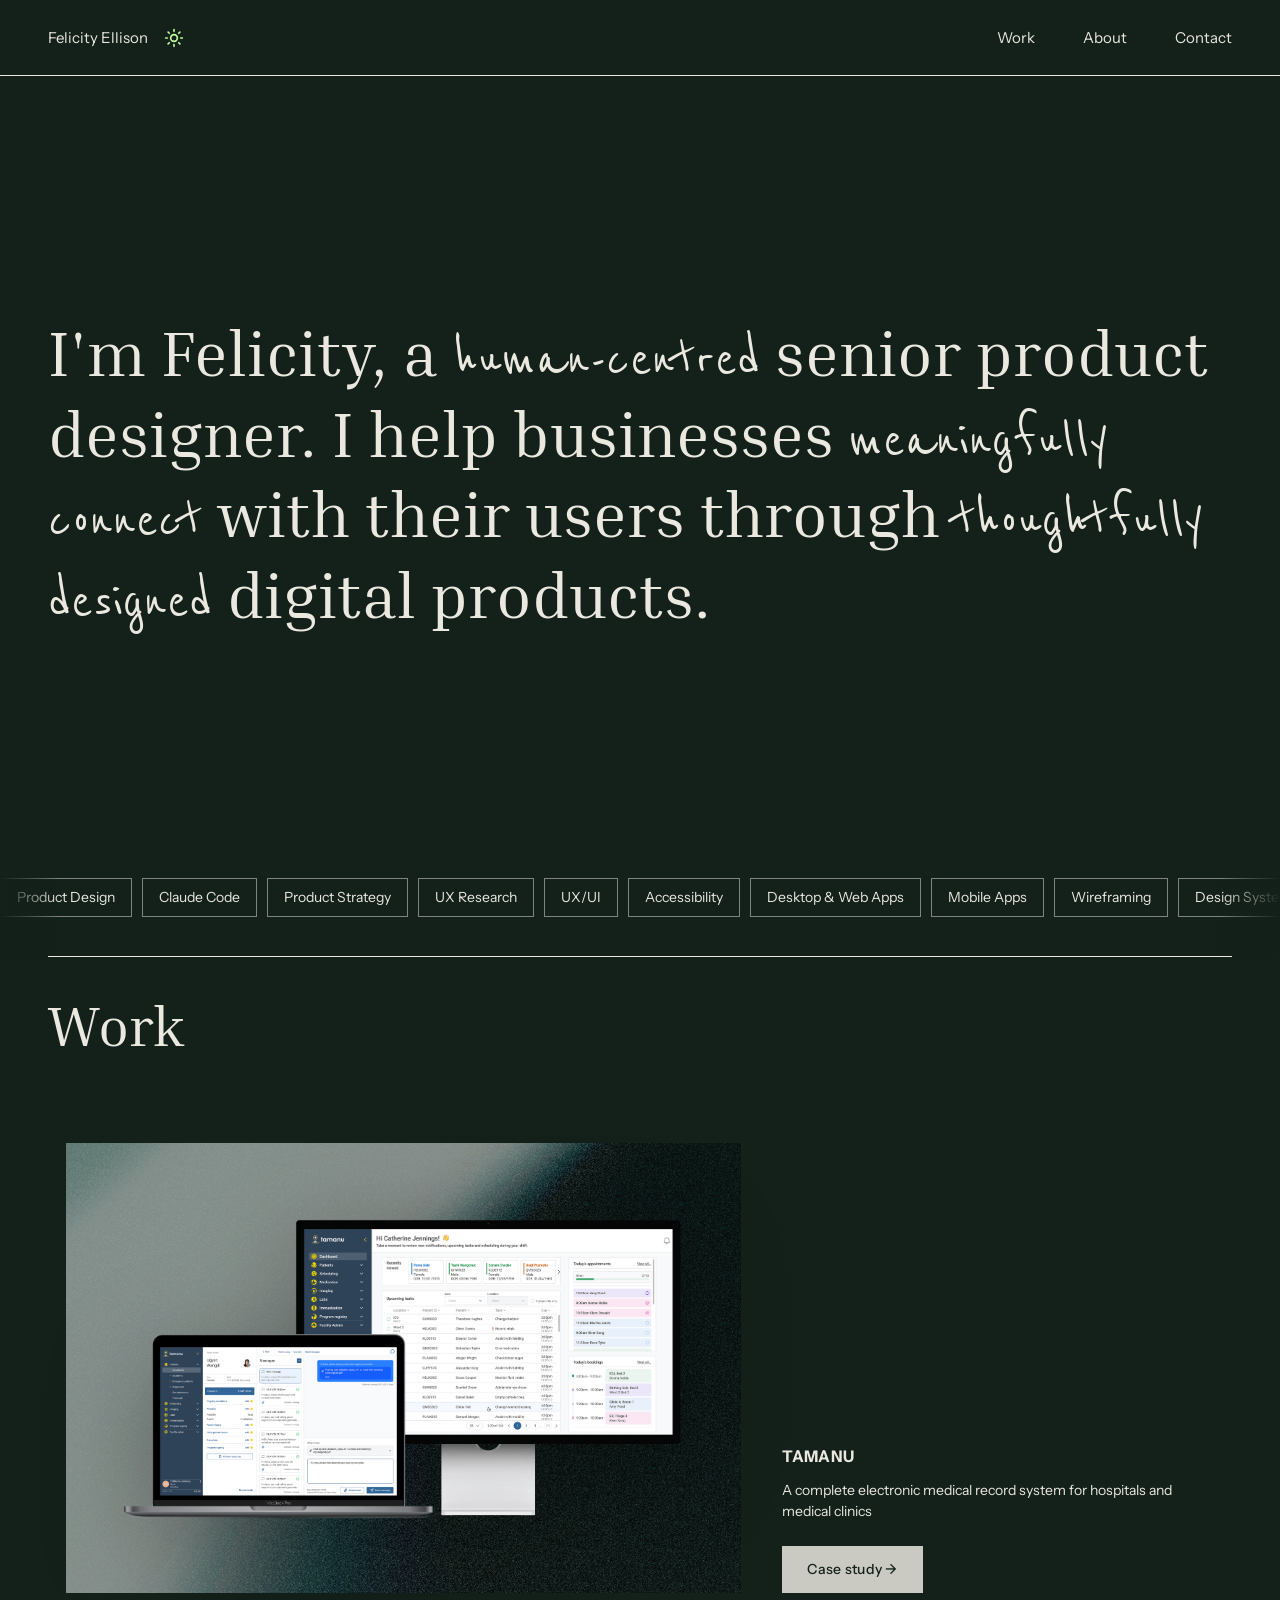
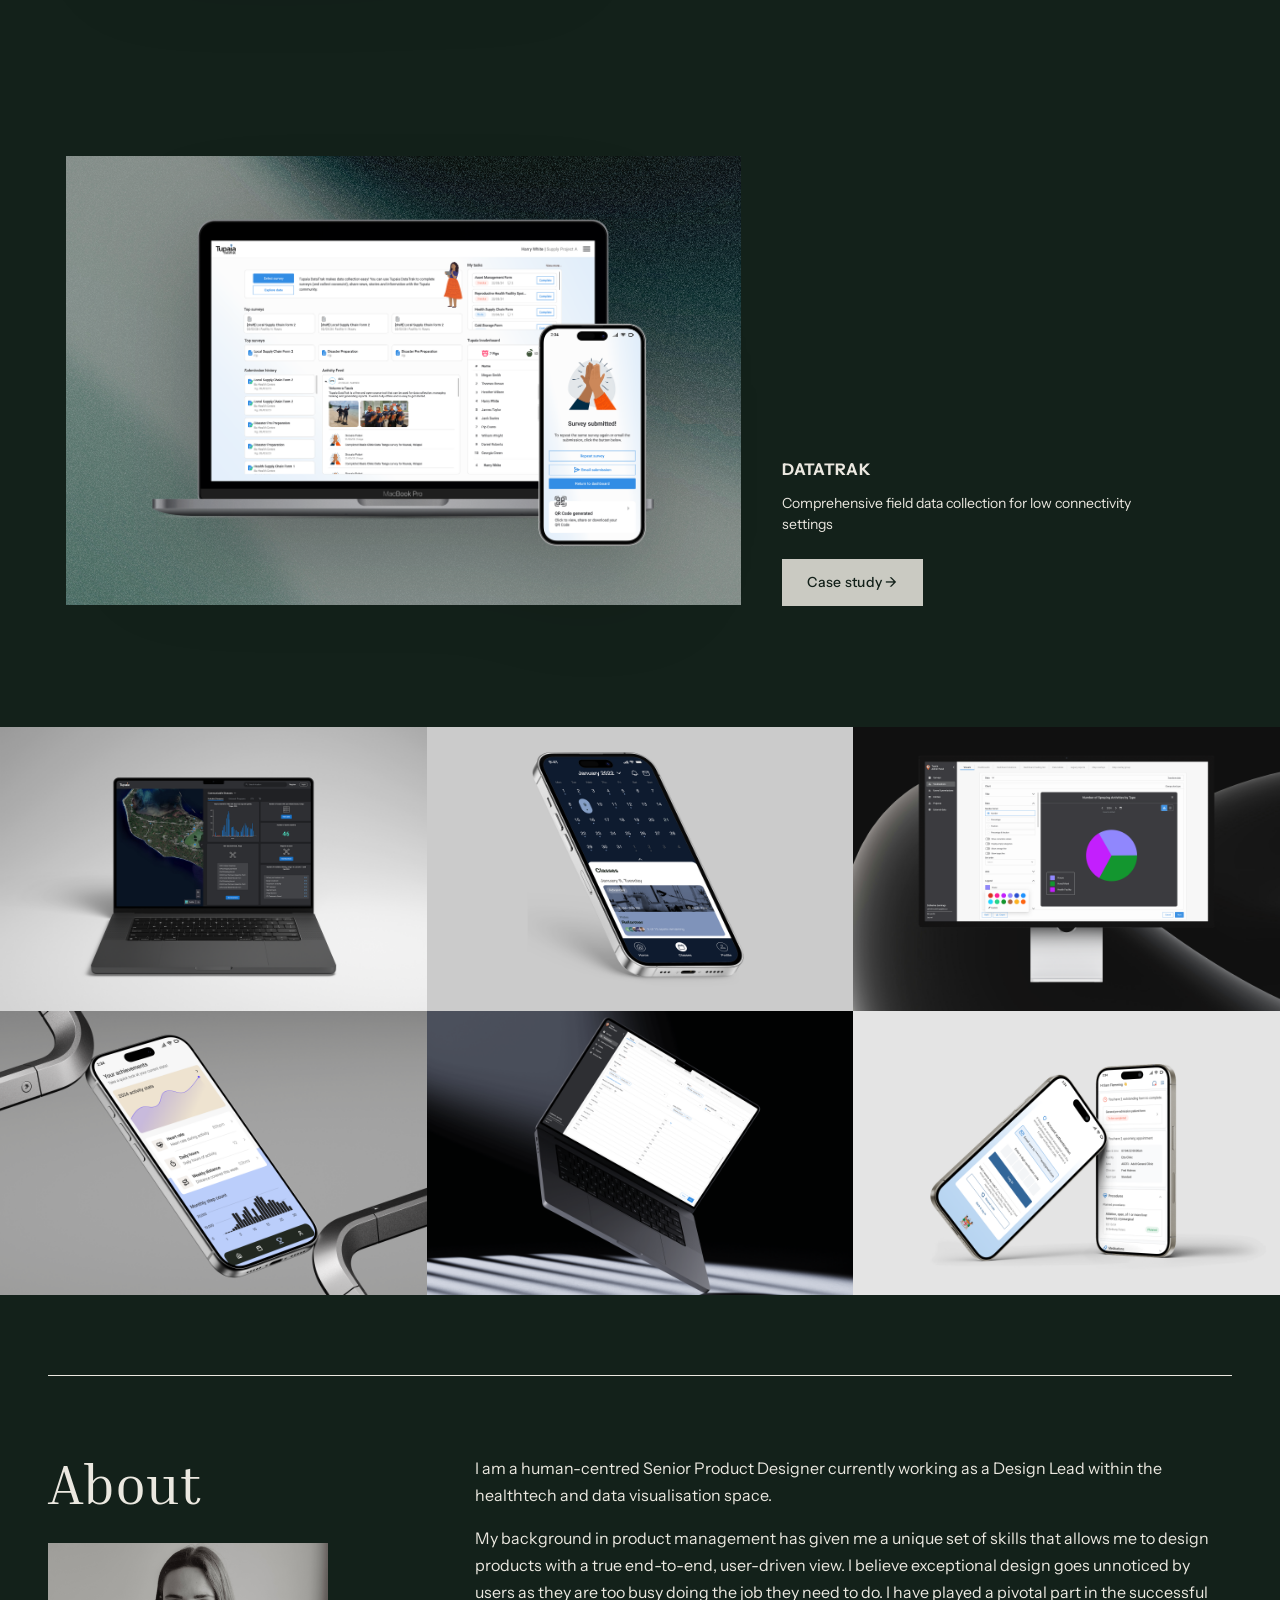
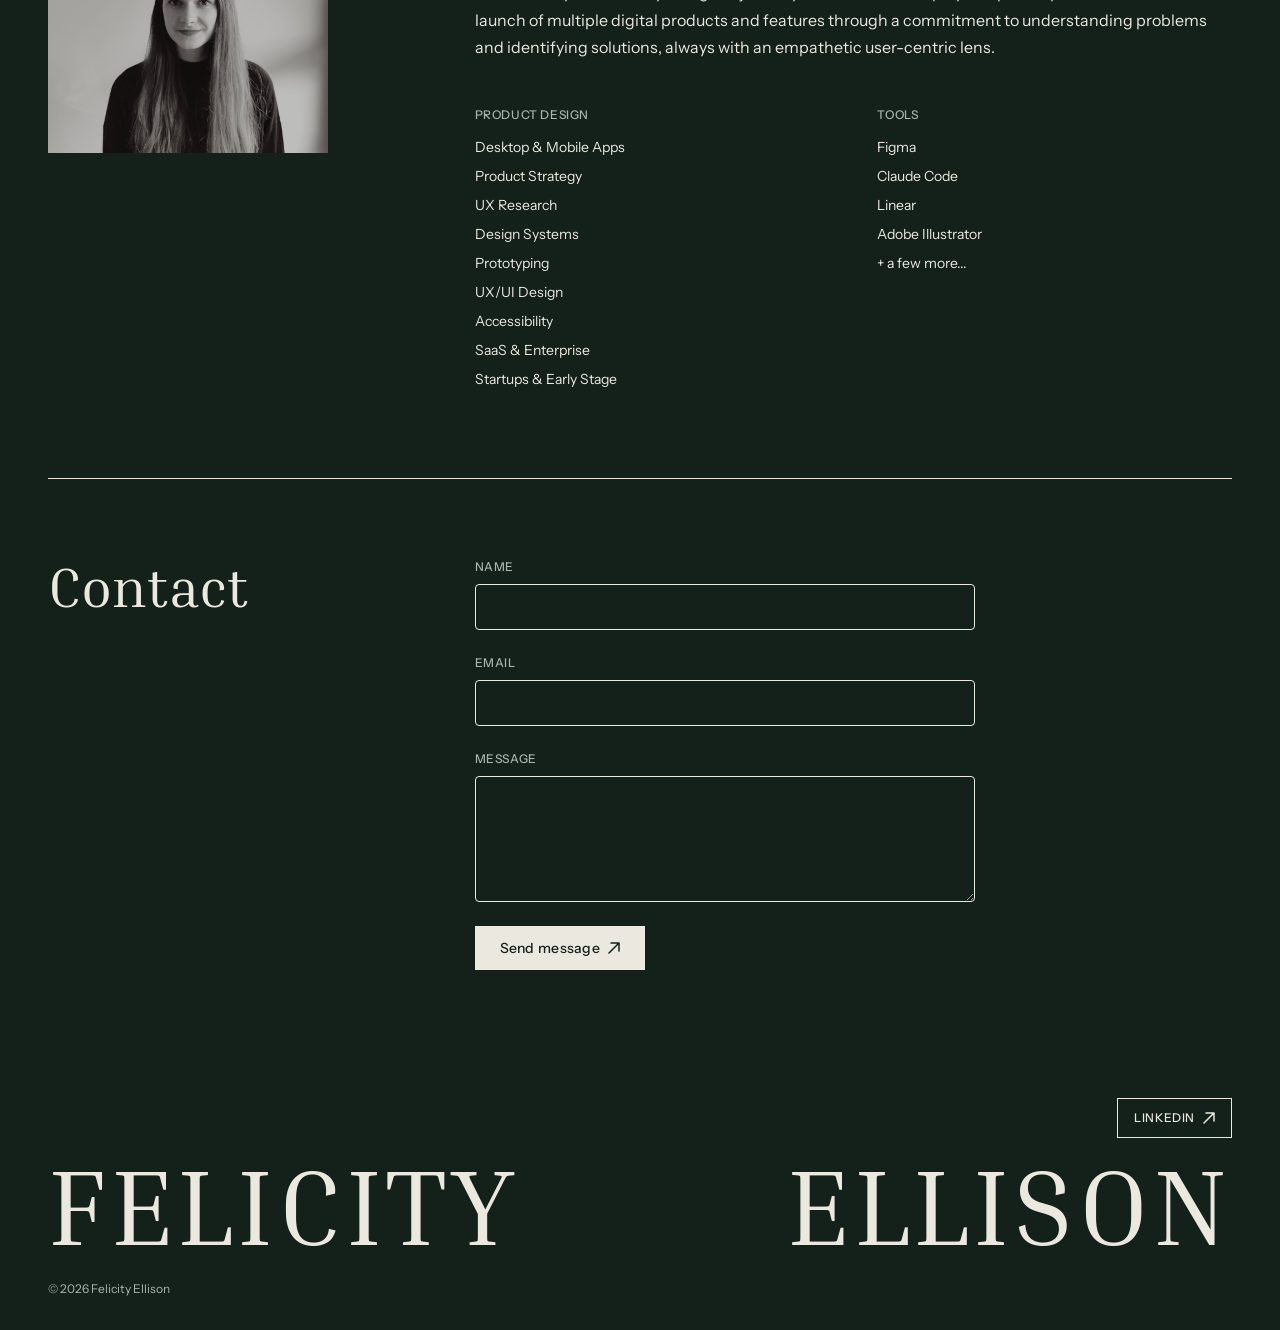
==== commit 4cd03550: "Update index.html" ====
--- a/index.html
+++ b/index.html
@@ -53,43 +53,43 @@
                     <span class="skill-tag">Product Design</span>
                     <span class="skill-tag">Claude Code</span>
                     <span class="skill-tag">Product Strategy</span>
-                    <span class="skill-tag">Design Strategy</span>
-                    <span class="skill-tag">UX</span>
-                    <span class="skill-tag">UI</span>
+                    <span class="skill-tag">UX Research</span>
+                    <span class="skill-tag">UX/UI</span>
+                    <span class="skill-tag">Accessibility</span>
                     <span class="skill-tag">Desktop & Web Apps</span>
                     <span class="skill-tag">Mobile Apps</span>
                     <span class="skill-tag">Wireframing</span>
-                    <span class="skill-tag">Interaction Design</span>
+                    <span class="skill-tag">Design Systems</span>
                     <span class="skill-tag">Product Design</span>
                     <span class="skill-tag">Claude Code</span>
                     <span class="skill-tag">Product Strategy</span>
-                    <span class="skill-tag">Design Strategy</span>
-                    <span class="skill-tag">UX</span>
-                    <span class="skill-tag">UI</span>
+                    <span class="skill-tag">UX Research</span>
+                    <span class="skill-tag">UX/UI</span>
+                    <span class="skill-tag">Accessibility</span>
                     <span class="skill-tag">Desktop & Web Apps</span>
                     <span class="skill-tag">Mobile Apps</span>
                     <span class="skill-tag">Wireframing</span>
-                    <span class="skill-tag">Interaction Design</span>
+                    <span class="skill-tag">Design Systems</span>
                     <span class="skill-tag">Product Design</span>
                     <span class="skill-tag">Claude Code</span>
                     <span class="skill-tag">Product Strategy</span>
-                    <span class="skill-tag">Design Strategy</span>
-                    <span class="skill-tag">UX</span>
-                    <span class="skill-tag">UI</span>
+                    <span class="skill-tag">UX Research</span>
+                    <span class="skill-tag">UX/UI</span>
+                    <span class="skill-tag">Accessibility</span>
                     <span class="skill-tag">Desktop & Web Apps</span>
                     <span class="skill-tag">Mobile Apps</span>
                     <span class="skill-tag">Wireframing</span>
-                    <span class="skill-tag">Interaction Design</span>
+                    <span class="skill-tag">Design Systems</span>
                     <span class="skill-tag">Product Design</span>
                     <span class="skill-tag">Claude Code</span>
                     <span class="skill-tag">Product Strategy</span>
-                    <span class="skill-tag">Design Strategy</span>
-                    <span class="skill-tag">UX</span>
-                    <span class="skill-tag">UI</span>
+                    <span class="skill-tag">UX Research</span>
+                    <span class="skill-tag">UX/UI</span>
+                    <span class="skill-tag">Accessibility</span>
                     <span class="skill-tag">Desktop & Web Apps</span>
                     <span class="skill-tag">Mobile Apps</span>
                     <span class="skill-tag">Wireframing</span>
-                    <span class="skill-tag">Interaction Design</span>
+                    <span class="skill-tag">Design Systems</span>
                 </div>
             </div>
         </section>
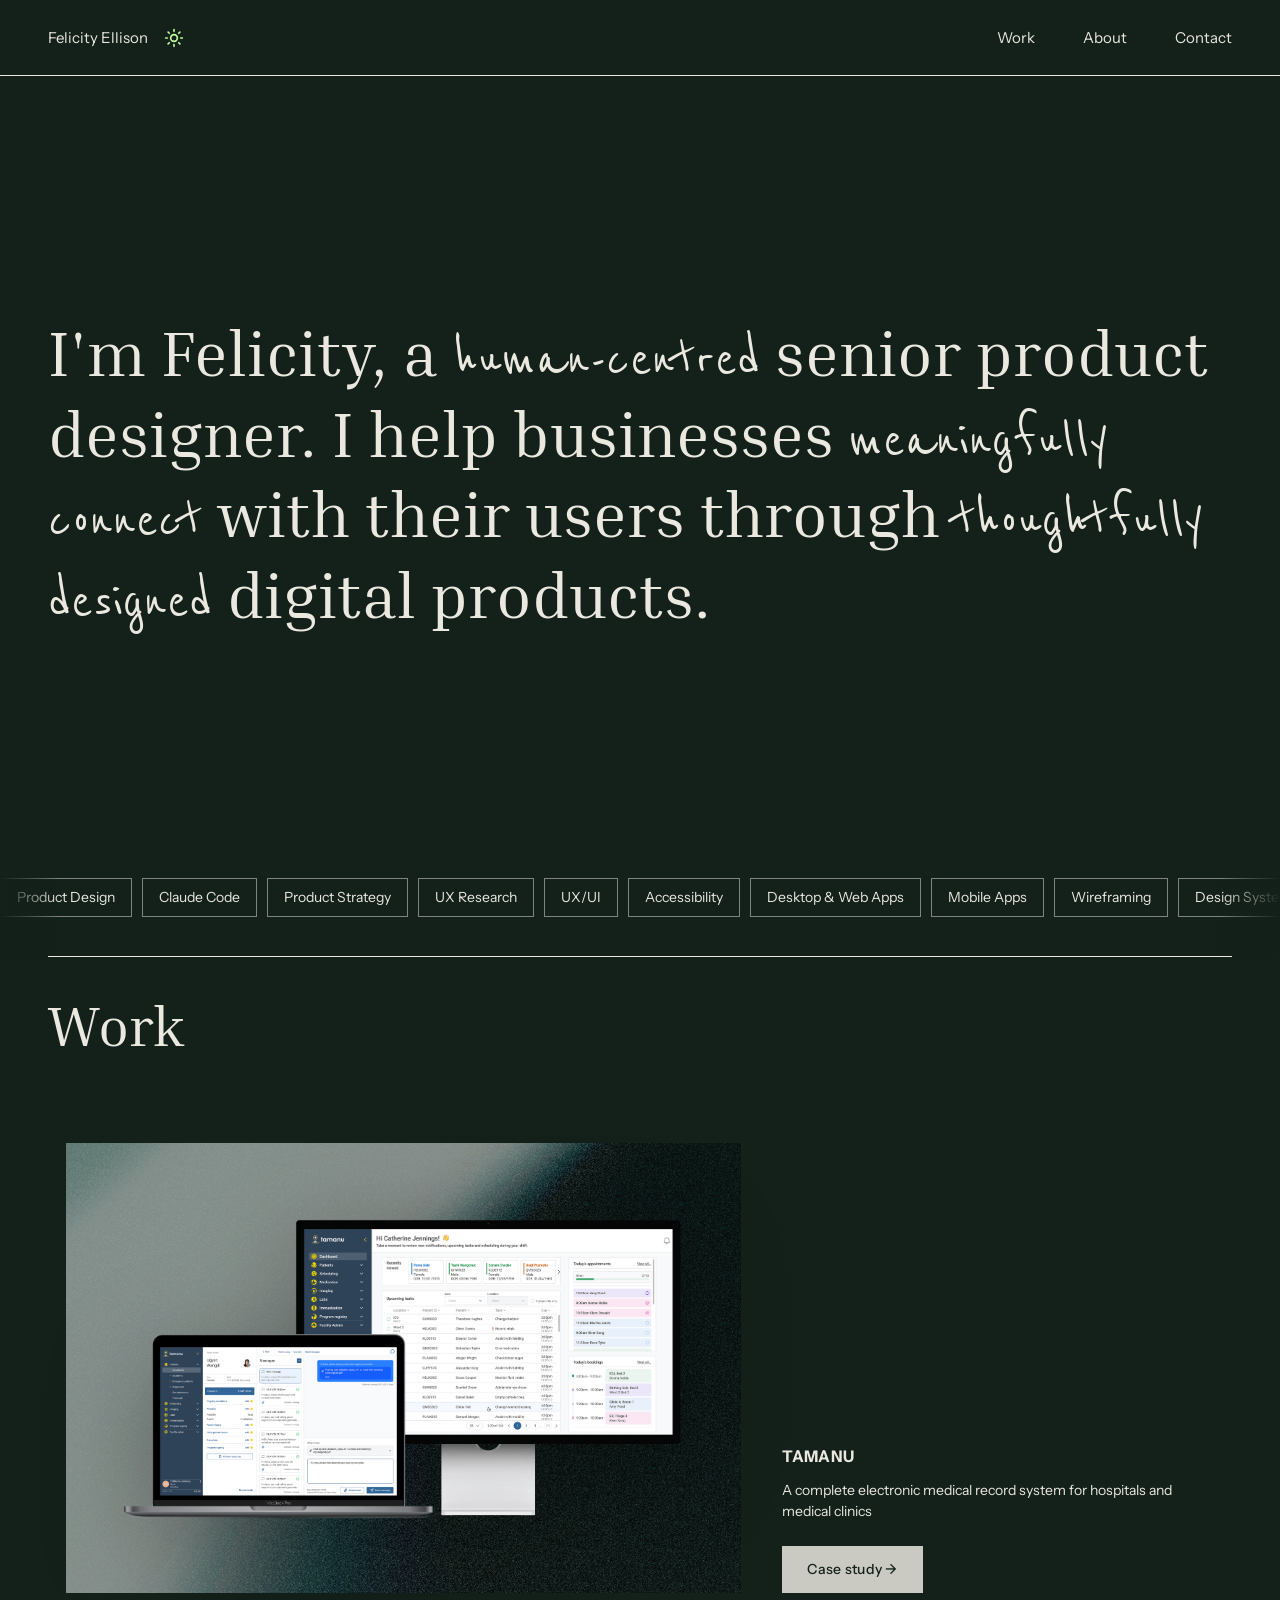
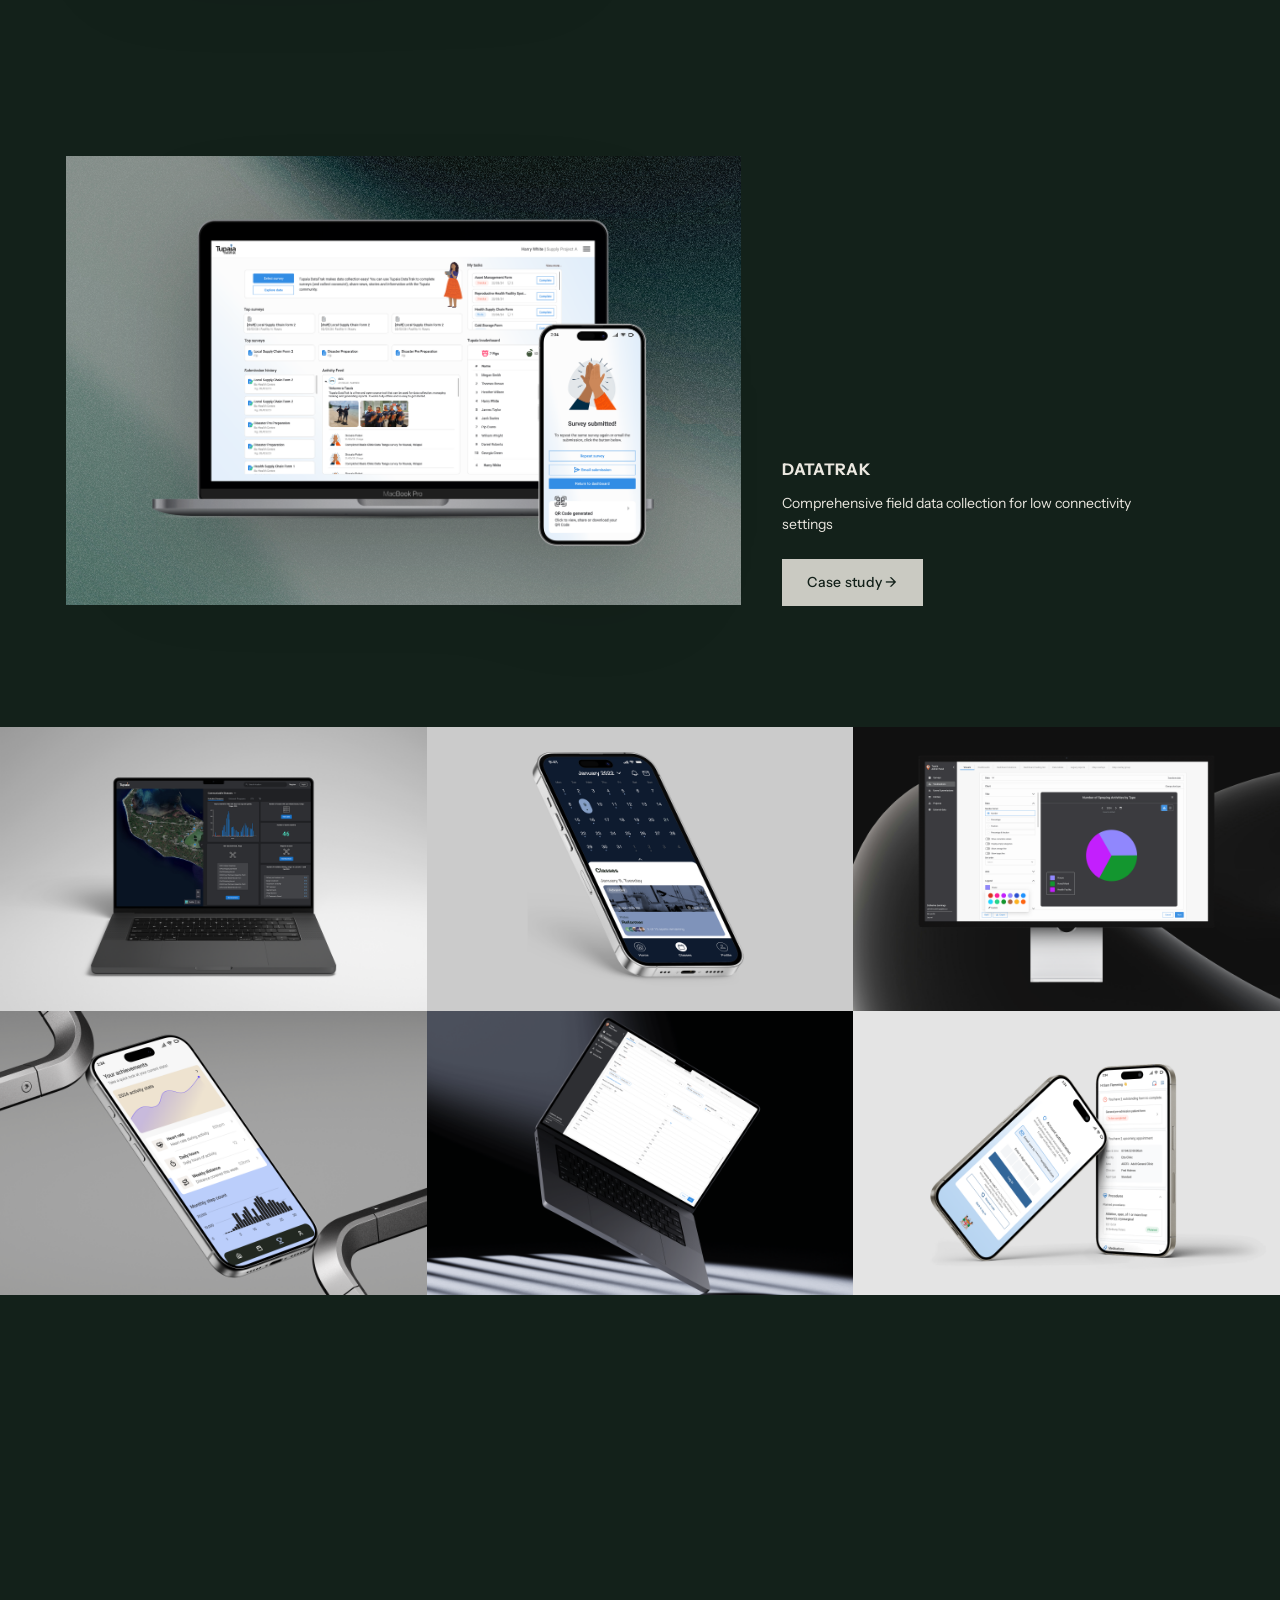
==== commit 1eafc492: "Update index.html" ====
--- a/index.html
+++ b/index.html
@@ -9,6 +9,15 @@
     <link rel="preconnect" href="https://fonts.gstatic.com" crossorigin>
     <link href="https://fonts.googleapis.com/css2?family=Instrument+Sans:wght@400;500;600;700&family=Inria+Serif:ital,wght@0,300;0,400;0,700;1,300;1,400;1,700&family=Caveat:wght@400;500;600;700&family=Reenie+Beanie&display=swap" rel="stylesheet">
     <link rel="stylesheet" href="styles4.css">
+    <!-- Google tag (gtag.js) -->
+<script async src="https://www.googletagmanager.com/gtag/js?id=G-532Z4Z8FBB"></script>
+<script>
+  window.dataLayer = window.dataLayer || [];
+  function gtag(){dataLayer.push(arguments);}
+  gtag('js', new Date());
+
+  gtag('config', 'G-532Z4Z8FBB');
+</script>
 </head>
 <body>
     <header class="header">
--- a/styles4.css
+++ b/styles4.css
@@ -1087,7 +1087,7 @@
     font-size: 16px;
     padding: 12px 16px;
     border: 1px solid var(--text-color);
-    border-radius: 4px;
+    border-radius: 0px;
     background-color: transparent;
     color: var(--text-color);
     transition: border-color 0.2s, box-shadow 0.2s;
